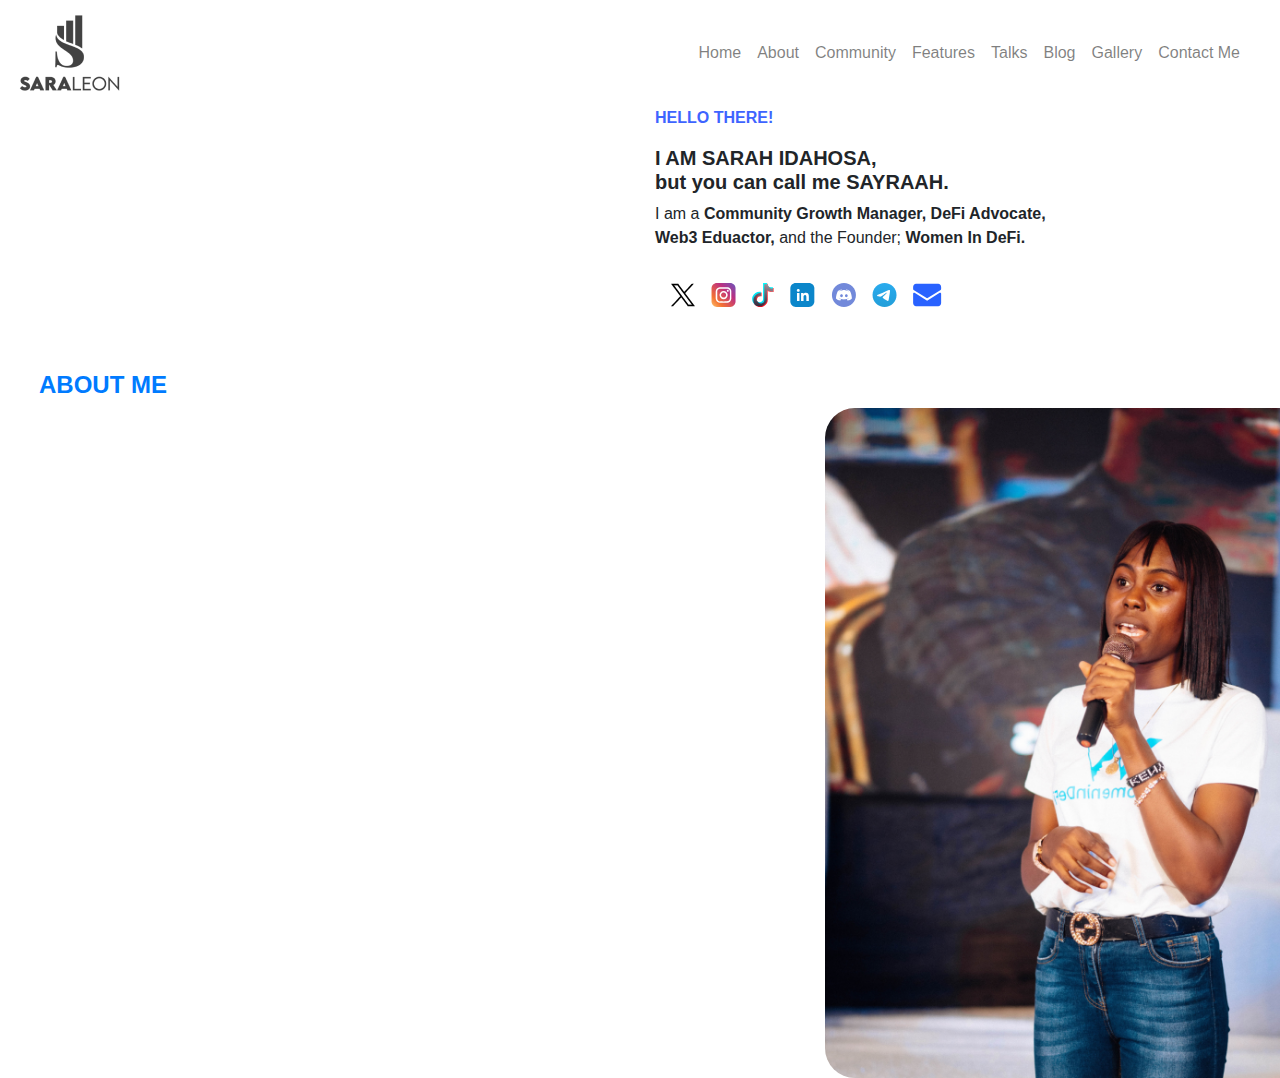
==== backup.html @ d5ace4f1 "first commit" ====
<!DOCTYPE html>
<html lang="en">
  <head>
    <meta charset="UTF-8" />
    <meta name="viewport" content="width=device-width, initial-scale=1.0" />
    <link rel="stylesheet" href="style.css" />
    <link rel="stylesheet" href="https://cdn.jsdelivr.net/npm/bootstrap@4.6.2/dist/css/bootstrap.min.css"/>
    <title>Sarah Idahosa</title>
  </head>
  <body style="overflow-x: hidden;">

    <nav class="navbar navbar-expand-lg navbar-light bg-white sticky-top">
      <a class="navbar-brand text-dark" href="#">
        <img src="assets/img/sara-logo.png" class="img-fluid" alt="logo">
      </a>
      <button class="navbar-toggler" type="button" data-toggle="collapse" data-target="#collapsibleNavbar">
        <span class="navbar-toggler-icon"></span>
      </button>
      <div class="collapse navbar-collapse p-3" id="collapsibleNavbar">
        <ul class="navbar-nav ml-auto">
          <li class="nav-item">
            <a class="nav-link" href="#">Home</a>
          </li>
          <li class="nav-item">
            <a class="nav-link" href="#">About</a>
          </li>
          <li class="nav-item">
            <a class="nav-link" href="#">Community</a>
          </li>
          <li class="nav-item">
            <a class="nav-link" href="#">Features</a>
          </li>
          <li class="nav-item">
            <a class="nav-link" href="#">Talks</a>
          </li>
          <li class="nav-item">
            <a class="nav-link" href="#">Blog</a>
          </li>
          <li class="nav-item">
            <a class="nav-link" href="#">Gallery</a>
          </li>
          <li class="nav-item">
            <a class="nav-link bnt btn-outline-primary" href="#">Contact Me</a>
          </li>
        </ul>
      </div>
    </nav>

  <div class="container-fluid">
    <div class="row">
        <div class="col-lg-6 d-none d-lg-block">
            <img src="assets/img/hero-img.jfif" class="img-fluid" style="left: -100px; position: relative; background-repeat: no-repeat; border-radius: 30px" alt="" srcset="">
        </div>
        <div class="col-lg-6 background d-lg-block d-sm-block align-items-center d-flex">
            <div class="">
              <p class="font-weight-bolder" style="color: #3E64FF;">HELLO THERE!</p>
              <h5 class="font-weight-bolder">I AM SARAH IDAHOSA, <br> but you can call me SAYRAAH.
              </h5>
              <p>I am a <b> Community Growth Manager, DeFi Advocate, <br> Web3 Eduactor,</b> and the Founder; <b> Women In DeFi. </b></p>
              <div class="social-links d-flex flex-row align-items-center mt-3 p-3 ">
                <a href="#" target="_blank"><img src="assets/img/x_icon.png" class="mr-3" alt="Facebook"></a>
                <a href="#" target="_blank"><img src="assets/img/instagram_icon.svg" class="mr-3" alt="Twitter"></a>
                <a href="#" target="_blank"><img src="assets/img/tiktok_icon.svg" class="mr-3" alt="Instagram"></a>
                <a href="#" target="_blank"><img src="assets/img/linkedin_icon.svg" class="mr-3" alt="LinkedIn"></a>
                <a href="#" target="_blank"><img src="assets/img/discord_icon.svg" class="mr-3" alt="YouTube"></a>
                <a href="#" target="_blank"><img src="assets/img/telegram_icon.svg" class="mr-3" alt="YouTube"></a>
                <a href="#" target="_blank"><img src="assets/img/gmail_icon.svg" class="mr-3" alt="YouTube"></a>
              </div>
            </div>
        </div>
        <!-- <div class="col-sm-12 background d-lg-none d-sm-block">
          <div class="">
            <div class="">
              <p class="font-weight-bolder" style="color: #3E64FF;">HELLO THERE!</p>
              <h5 class="font-weight-bolder">I AM SARAH IDAHOSA, <br> but you can call me SAYRAAH.
              </h5>
              <p>I am a <b> Community Growth Manager, DeFi Advocate, <br> Web3 Eduactor,</b> and the Founder; <b> Women In DeFi. </b></p>
              <div class="social-links d-flex flex-row align-items-center mt-3 p-3 ">
                <a href="#" target="_blank"><img src="assets/img/x_icon.png" class="mr-3" alt="Facebook"></a>
                <a href="#" target="_blank"><img src="assets/img/instagram_icon.svg" class="mr-3" alt="Twitter"></a>
                <a href="#" target="_blank"><img src="assets/img/tiktok_icon.svg" class="mr-3" alt="Instagram"></a>
                <a href="#" target="_blank"><img src="assets/img/linkedin_icon.svg" class="mr-3" alt="LinkedIn"></a>
                <a href="#" target="_blank"><img src="assets/img/discord_icon.svg" class="mr-3" alt="YouTube"></a>
                <a href="#" target="_blank"><img src="assets/img/telegram_icon.svg" class="mr-3" alt="YouTube"></a>
                <a href="#" target="_blank"><img src="assets/img/gmail_icon.svg" class="mr-3" alt="YouTube"></a>
              </div>
            </div>
          </div>
        </div> -->
    </div>
</div>

    <!-- <div class="container-fluid">
      <div class="row">

        <div class="col-lg-6">
          <div>
            <img src="assets/img/hero-img.jfif" class="img-fluid" style="left: -100px; position: relative; background-repeat: no-repeat; border-radius: 30px"  alt="" srcset="">
          </div>
        </div>

        <div class="col-lg-6 align-items-center d-flex">
          <div class="">
            <p class="font-weight-bolder" style="color: #3E64FF;">HELLO THERE!</p>
            <h5 class="font-weight-bolder">I AM SARAH IDAHOSA, <br> but you can call me SAYRAAH.
            </h5>
            <p>I am a <b> Community Growth Manager, DeFi Advocate, <br> Web3 Eduactor,</b> and the Founder; <b> Women In DeFi. </b></p>
            <div class="social-links d-flex flex-row align-items-center mt-3 p-3 ">
              <a href="#" target="_blank"><img src="assets/img/x_icon.png" class="mr-3" alt="Facebook"></a>
              <a href="#" target="_blank"><img src="assets/img/instagram_icon.svg" class="mr-3" alt="Twitter"></a>
              <a href="#" target="_blank"><img src="assets/img/tiktok_icon.svg" class="mr-3" alt="Instagram"></a>
              <a href="#" target="_blank"><img src="assets/img/linkedin_icon.svg" class="mr-3" alt="LinkedIn"></a>
              <a href="#" target="_blank"><img src="assets/img/discord_icon.svg" class="mr-3" alt="YouTube"></a>
              <a href="#" target="_blank"><img src="assets/img/telegram_icon.svg" class="mr-3" alt="YouTube"></a>
              <a href="#" target="_blank"><img src="assets/img/gmail_icon.svg" class="mr-3" alt="YouTube"></a>
            </div>
          </div>
          
        </div>
       
      </div>
    </div> -->

    <!-- ABOUT SECTION -->
    <div class="container-fluid" id="about" style="overflow-x: hidden;">
      <div class="d-flex">
      <h4 class="text-primary font-weight-bolder text-uppercase mt-5 ml-4"> about me</h4>
    </div>
      <div class="row">
        <div class="col-lg-6">

        </div>
        <div class="col-lg-6">
          <div>
            <img src="assets/img/about-img.png" class="img-fluid" style="right: -170px; position: relative; background-repeat: no-repeat; border-radius: 30px;"  alt="" srcset="">
          </div>
        </div>
      </div>
    </div>

    <!-- jQuery library -->
    <script src="https://cdn.jsdelivr.net/npm/jquery@3.7.1/dist/jquery.slim.min.js"></script>

    <!-- Popper JS -->
    <script src="https://cdn.jsdelivr.net/npm/popper.js@1.16.1/dist/umd/popper.min.js"></script>

    <!-- Latest compiled JavaScript -->
    <script src="https://cdn.jsdelivr.net/npm/bootstrap@4.6.2/dist/js/bootstrap.bundle.min.js"></script>
  </body>
</html>
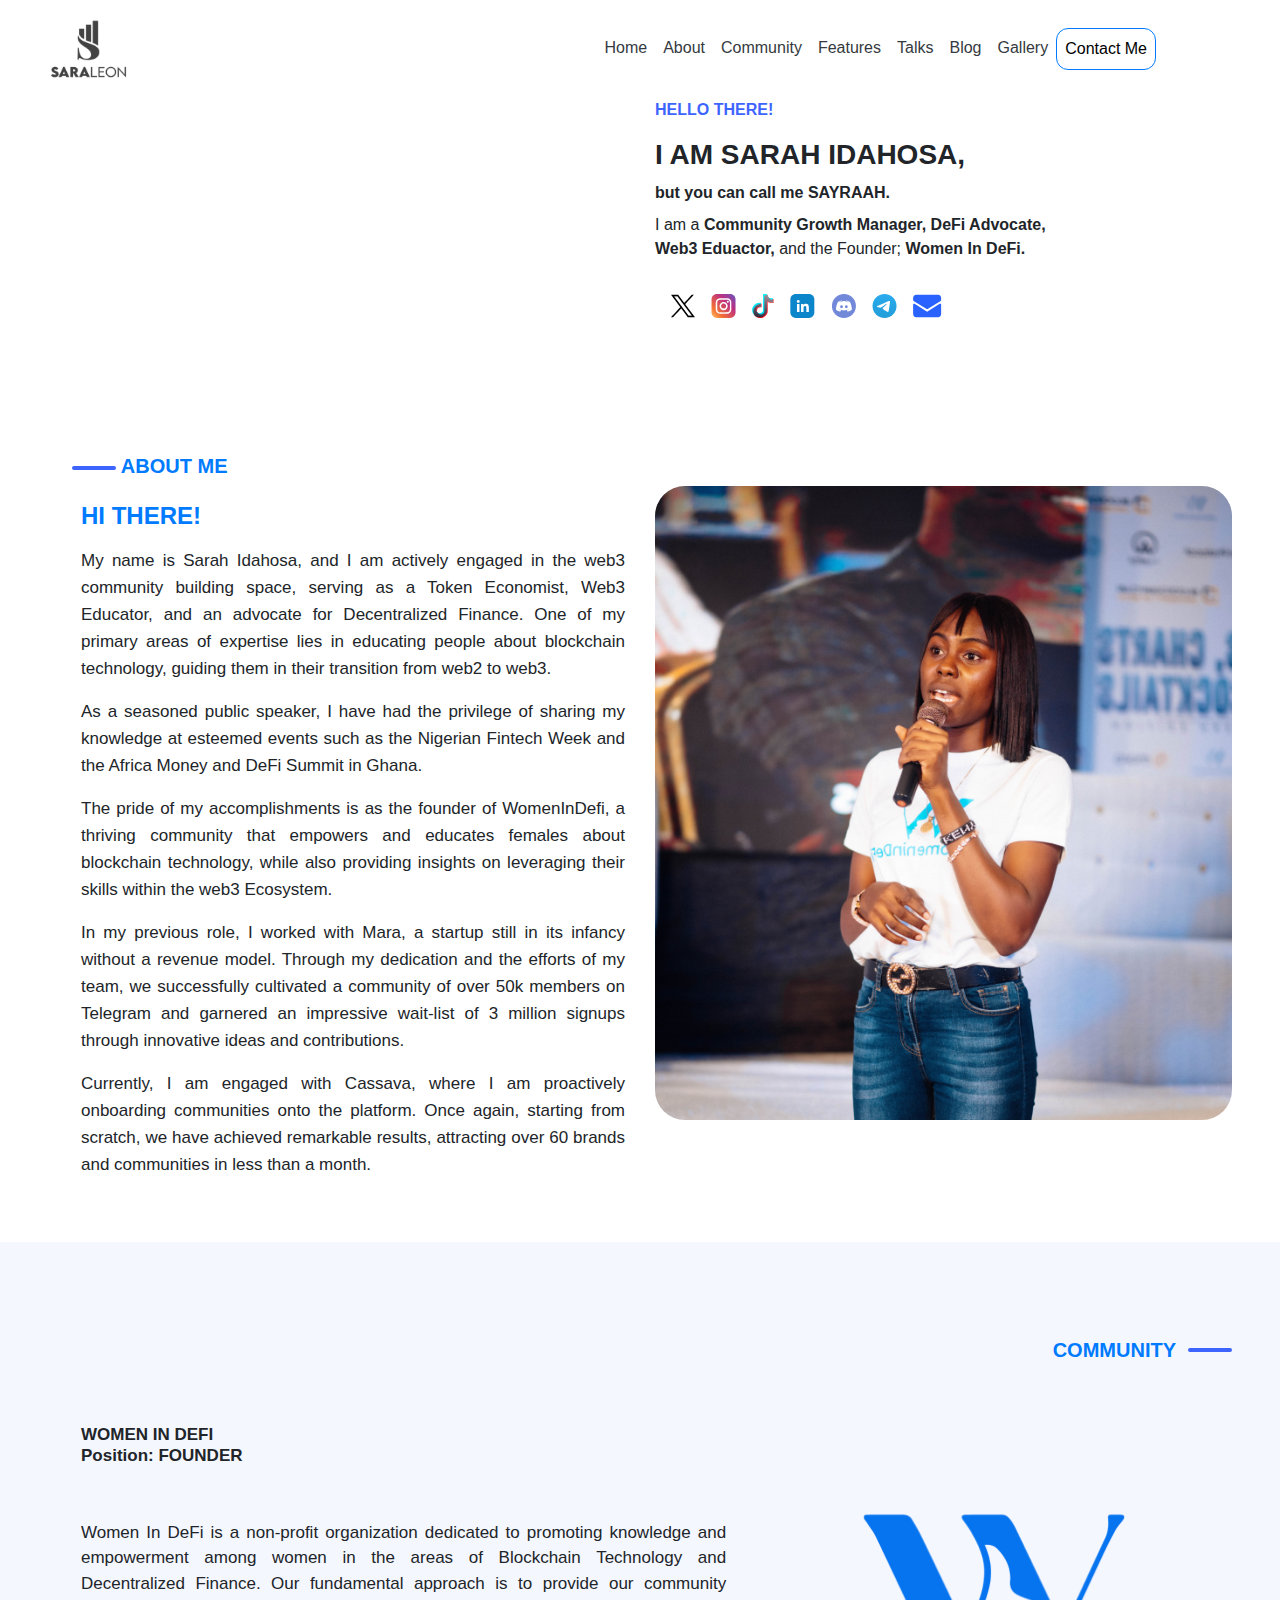
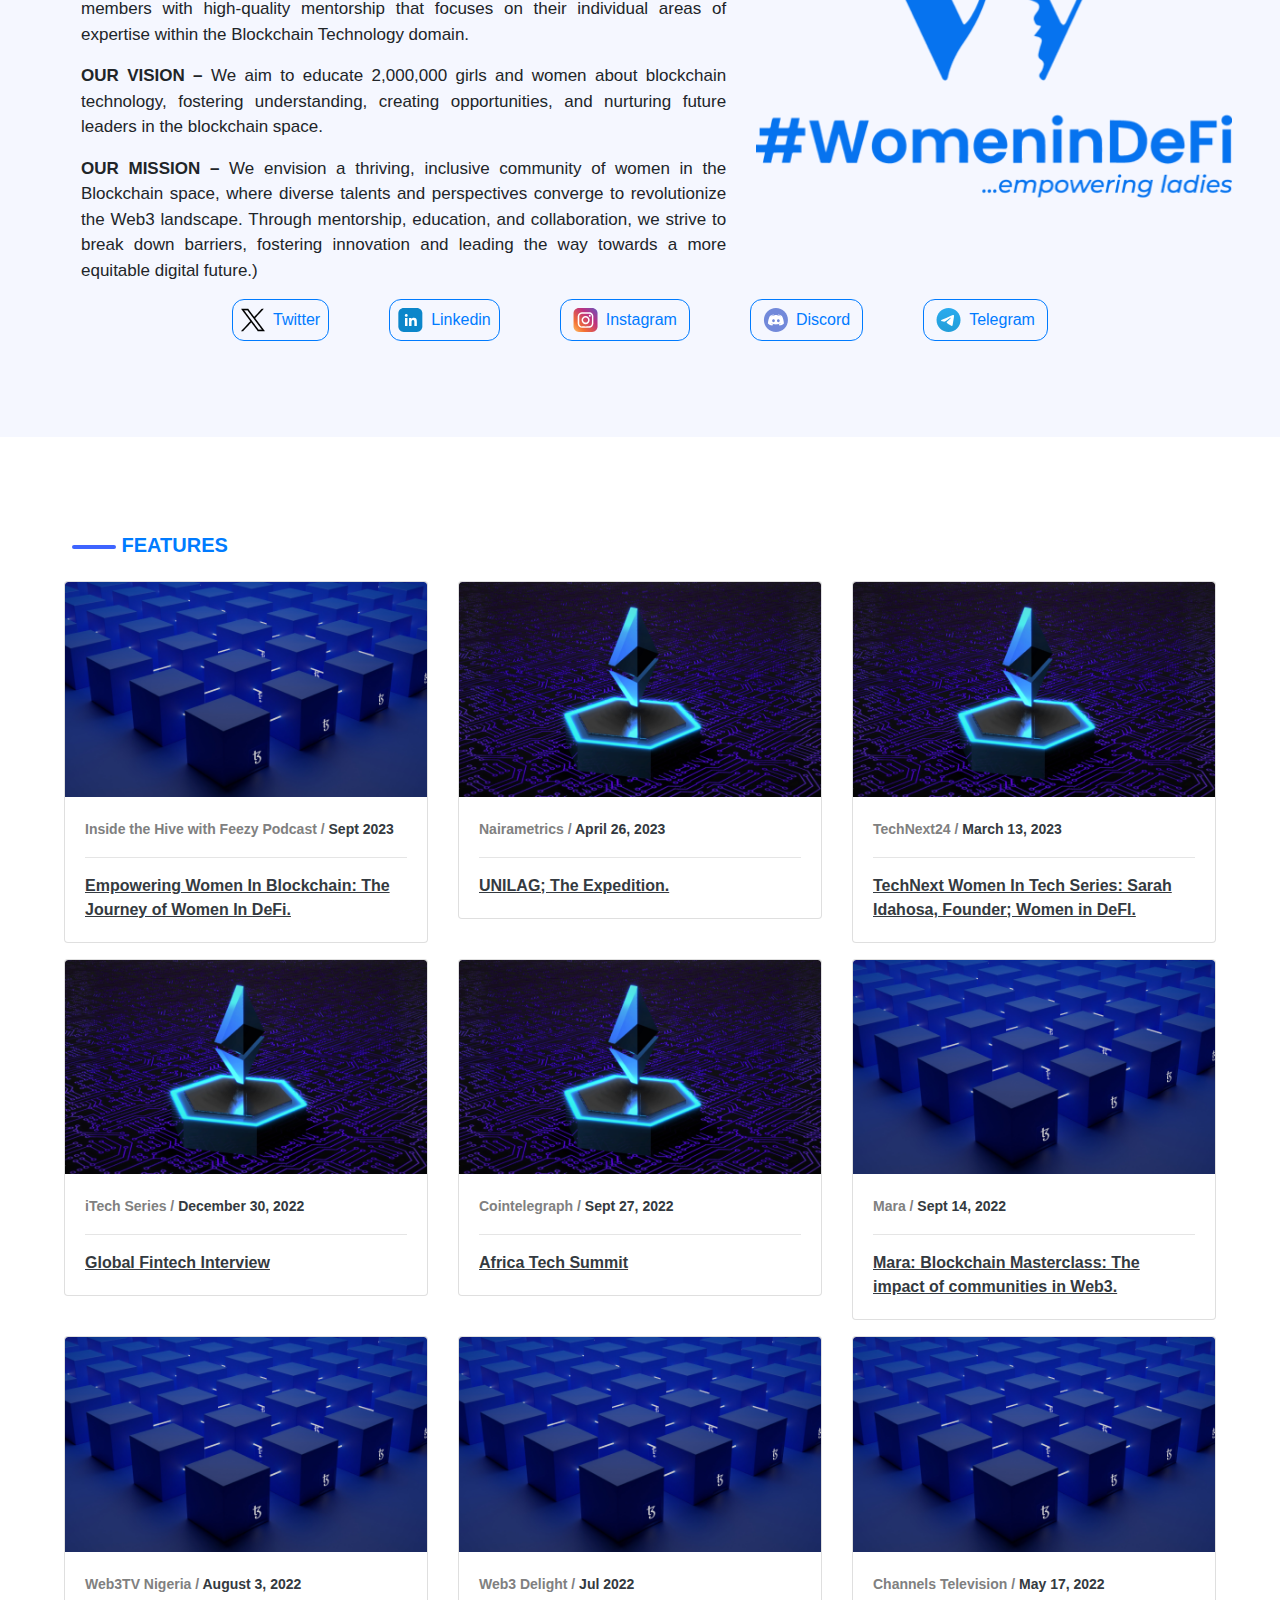
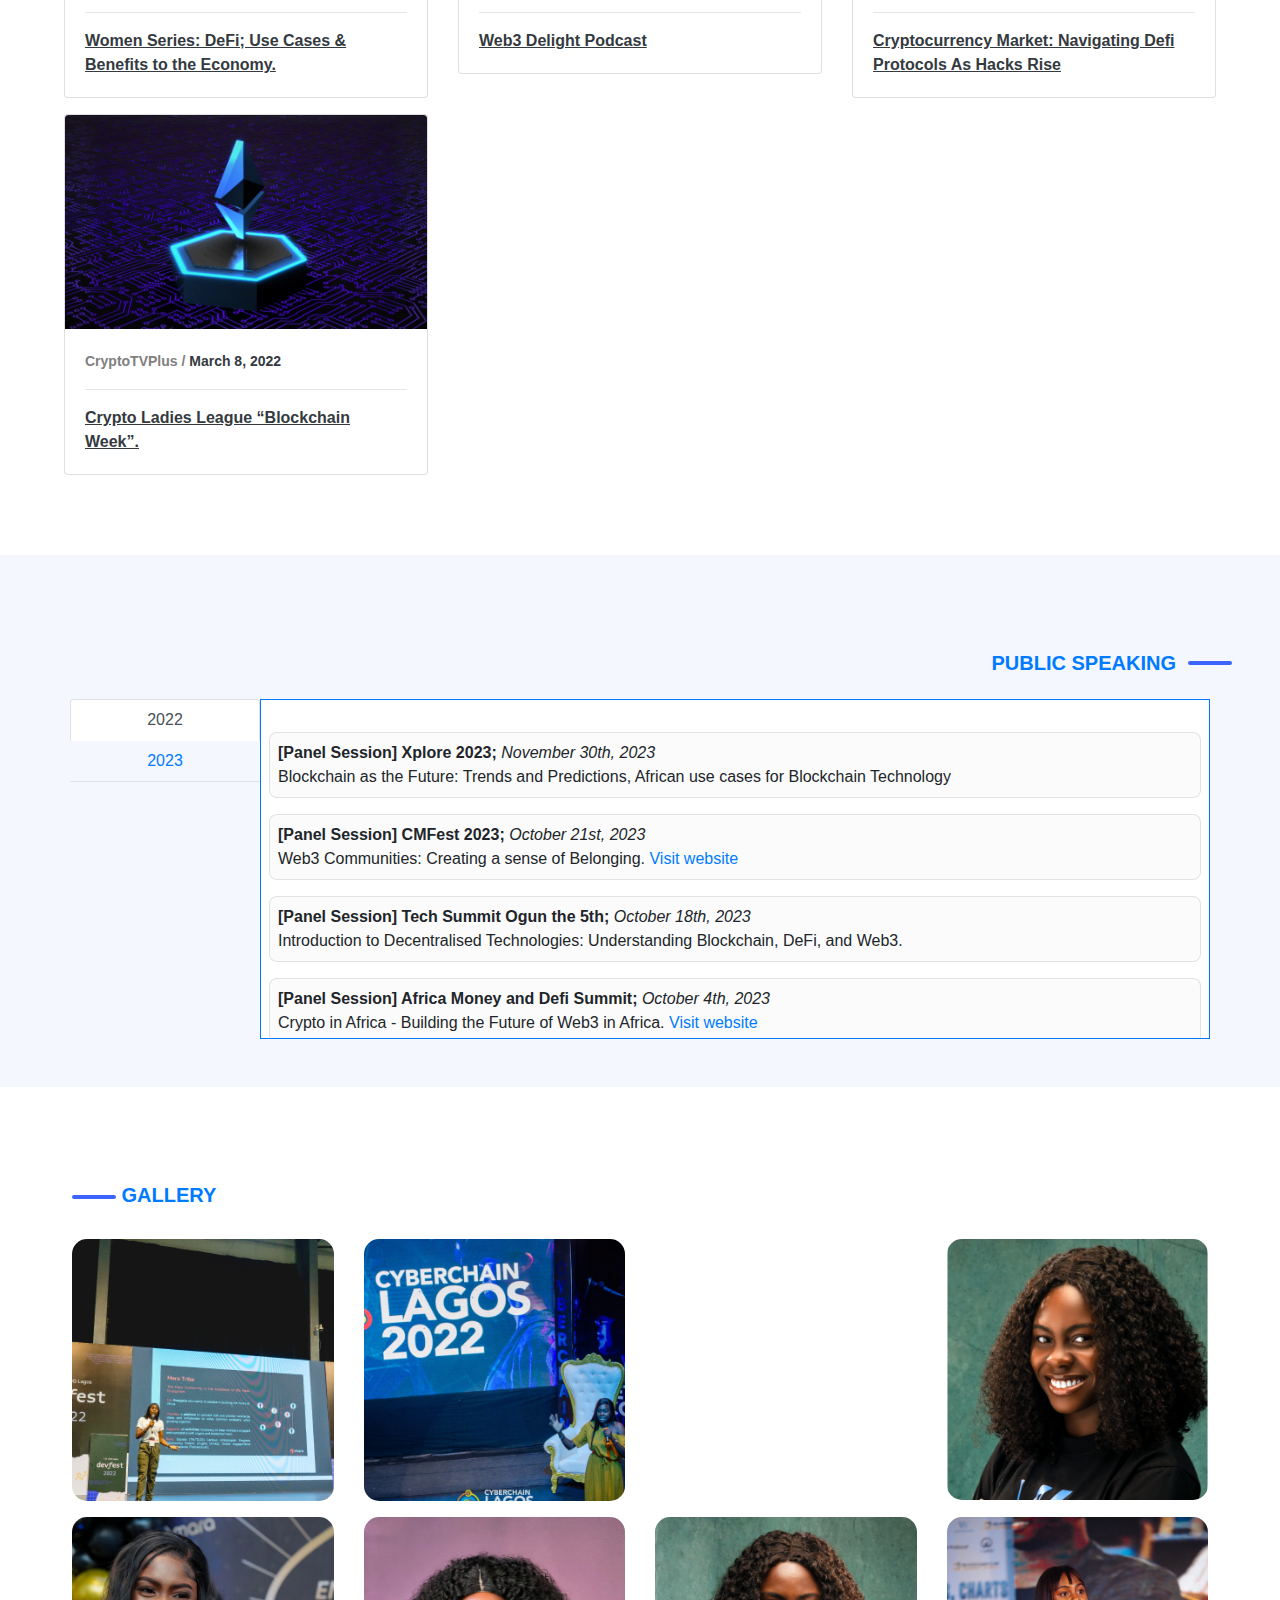
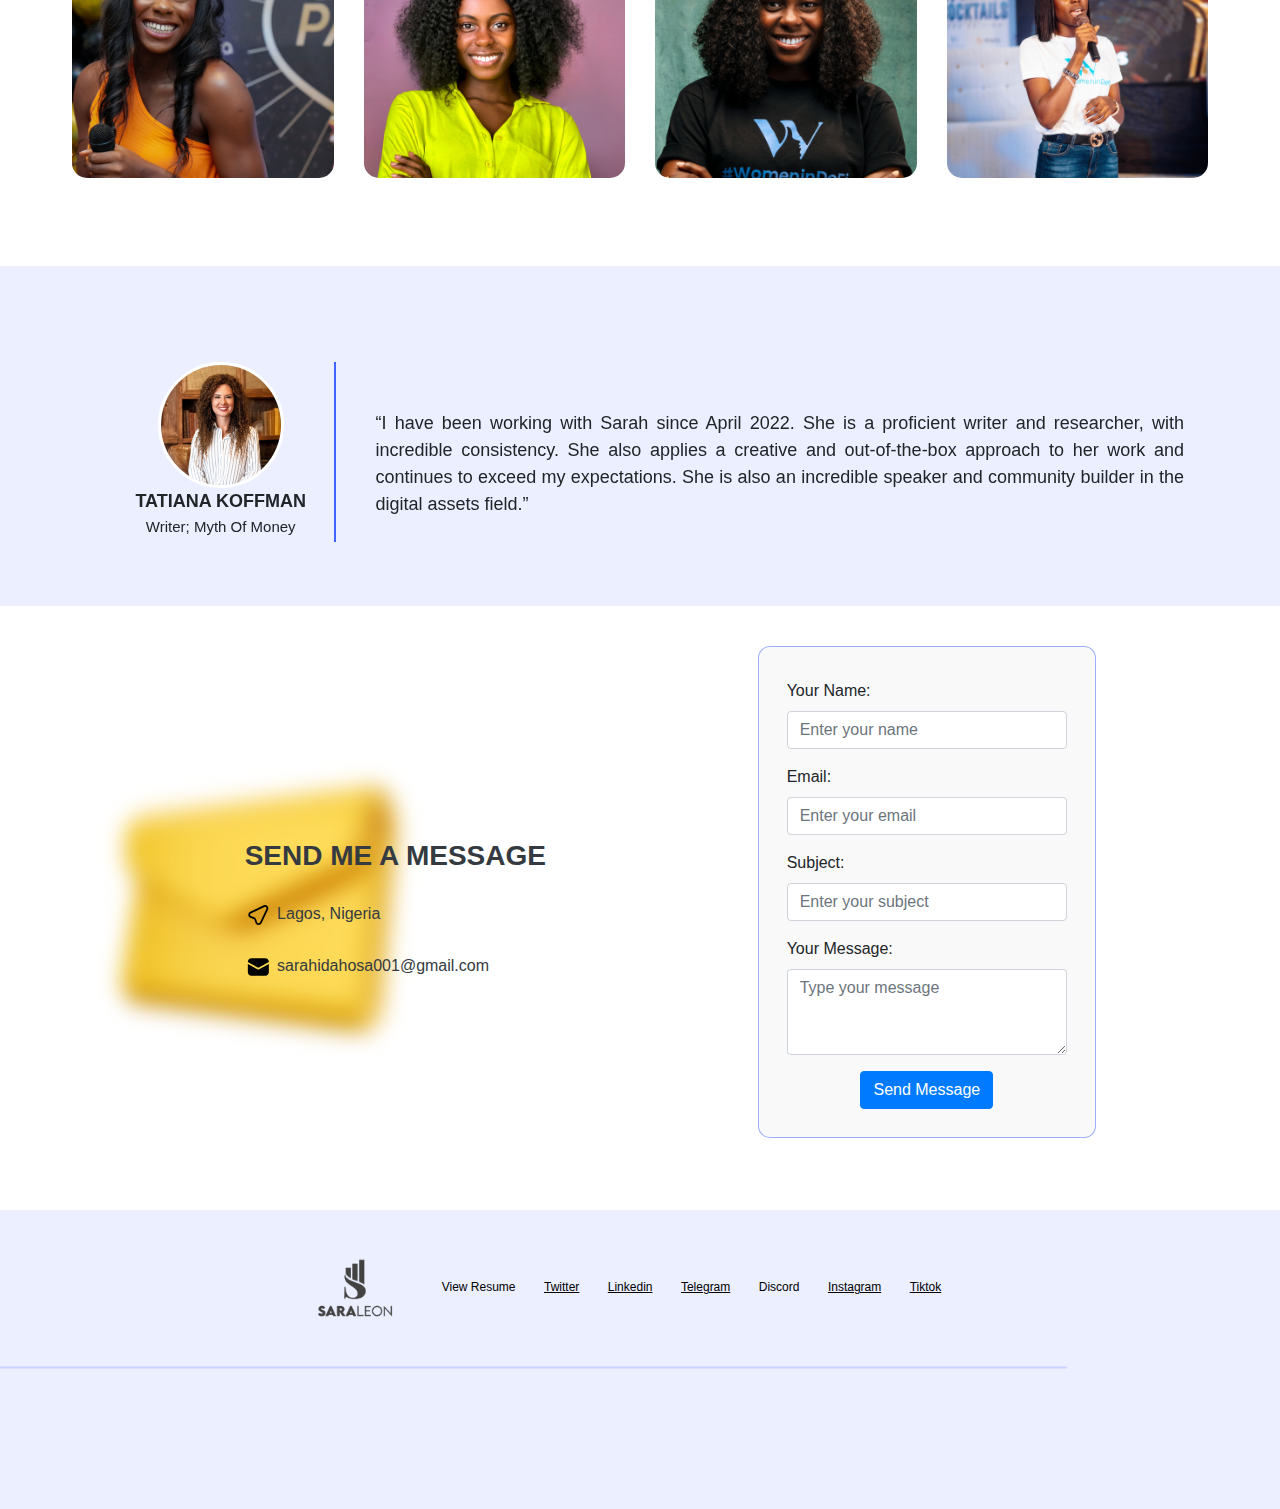
==== commit 3ff3dc15: "mobile update" ====
--- a/backup.html
+++ b/backup.html
@@ -3,97 +3,55 @@
   <head>
     <meta charset="UTF-8" />
     <meta name="viewport" content="width=device-width, initial-scale=1.0" />
-    <link rel="stylesheet" href="style.css" />
+    <link rel="stylesheet" href="assets/style.css" />
     <link rel="stylesheet" href="https://cdn.jsdelivr.net/npm/bootstrap@4.6.2/dist/css/bootstrap.min.css"/>
-    <title>Sarah Idahosa</title>
+    <link rel="stylesheet" href="https://cdnjs.cloudflare.com/ajax/libs/font-awesome/4.7.0/css/font-awesome.min.css">    <title>Sarah Idahosa</title>
   </head>
   <body style="overflow-x: hidden;">
 
-    <nav class="navbar navbar-expand-lg navbar-light bg-white sticky-top">
+    <nav class="navbar navbar-expand-lg navbar-light bg-white sticky-top px-5 text-dark">
       <a class="navbar-brand text-dark" href="#">
-        <img src="assets/img/sara-logo.png" class="img-fluid" alt="logo">
+        <img src="assets/img/sara-logo.png" style="width: 80px; height: auto;" class="img-fluid" alt="logo">
       </a>
       <button class="navbar-toggler" type="button" data-toggle="collapse" data-target="#collapsibleNavbar">
         <span class="navbar-toggler-icon"></span>
       </button>
-      <div class="collapse navbar-collapse p-3" id="collapsibleNavbar">
-        <ul class="navbar-nav ml-auto">
+      <div class="collapse navbar-collapse px-5 justify-content-right" id="collapsibleNavbar" style="gap: 32px;">
+        <ul class="navbar-nav ml-auto" style="color: black; font-weight: 500; padding: 20px;">
           <li class="nav-item">
-            <a class="nav-link" href="#">Home</a>
+            <a class="nav-link text-dark" href="#home">Home</a>
           </li>
           <li class="nav-item">
-            <a class="nav-link" href="#">About</a>
+            <a class="nav-link text-dark" href="#about">About</a>
           </li>
           <li class="nav-item">
-            <a class="nav-link" href="#">Community</a>
+            <a class="nav-link text-dark" href="#community">Community</a>
           </li>
           <li class="nav-item">
-            <a class="nav-link" href="#">Features</a>
+            <a class="nav-link text-dark" href="#features">Features</a>
           </li>
           <li class="nav-item">
-            <a class="nav-link" href="#">Talks</a>
+            <a class="nav-link text-dark" href="#talks">Talks</a>
           </li>
           <li class="nav-item">
-            <a class="nav-link" href="#">Blog</a>
+            <a class="nav-link text-dark" href="#blog">Blog</a>
           </li>
           <li class="nav-item">
-            <a class="nav-link" href="#">Gallery</a>
+            <a class="nav-link text-dark" href="#gallery">Gallery</a>
           </li>
           <li class="nav-item">
-            <a class="nav-link bnt btn-outline-primary" href="#">Contact Me</a>
+            <a class="nav-link btn btn-outline-primary mr-2 p-2" style="border-radius: 12px;
+            border: 1px solid var(#3E64FF); font-weight: 500; color: black;" href="#contact">Contact Me</a>
           </li>
         </ul>
       </div>
     </nav>
 
-  <div class="container-fluid">
-    <div class="row">
-        <div class="col-lg-6 d-none d-lg-block">
-            <img src="assets/img/hero-img.jfif" class="img-fluid" style="left: -100px; position: relative; background-repeat: no-repeat; border-radius: 30px" alt="" srcset="">
-        </div>
-        <div class="col-lg-6 background d-lg-block d-sm-block align-items-center d-flex">
-            <div class="">
-              <p class="font-weight-bolder" style="color: #3E64FF;">HELLO THERE!</p>
-              <h5 class="font-weight-bolder">I AM SARAH IDAHOSA, <br> but you can call me SAYRAAH.
-              </h5>
-              <p>I am a <b> Community Growth Manager, DeFi Advocate, <br> Web3 Eduactor,</b> and the Founder; <b> Women In DeFi. </b></p>
-              <div class="social-links d-flex flex-row align-items-center mt-3 p-3 ">
-                <a href="#" target="_blank"><img src="assets/img/x_icon.png" class="mr-3" alt="Facebook"></a>
-                <a href="#" target="_blank"><img src="assets/img/instagram_icon.svg" class="mr-3" alt="Twitter"></a>
-                <a href="#" target="_blank"><img src="assets/img/tiktok_icon.svg" class="mr-3" alt="Instagram"></a>
-                <a href="#" target="_blank"><img src="assets/img/linkedin_icon.svg" class="mr-3" alt="LinkedIn"></a>
-                <a href="#" target="_blank"><img src="assets/img/discord_icon.svg" class="mr-3" alt="YouTube"></a>
-                <a href="#" target="_blank"><img src="assets/img/telegram_icon.svg" class="mr-3" alt="YouTube"></a>
-                <a href="#" target="_blank"><img src="assets/img/gmail_icon.svg" class="mr-3" alt="YouTube"></a>
-              </div>
-            </div>
-        </div>
-        <!-- <div class="col-sm-12 background d-lg-none d-sm-block">
-          <div class="">
-            <div class="">
-              <p class="font-weight-bolder" style="color: #3E64FF;">HELLO THERE!</p>
-              <h5 class="font-weight-bolder">I AM SARAH IDAHOSA, <br> but you can call me SAYRAAH.
-              </h5>
-              <p>I am a <b> Community Growth Manager, DeFi Advocate, <br> Web3 Eduactor,</b> and the Founder; <b> Women In DeFi. </b></p>
-              <div class="social-links d-flex flex-row align-items-center mt-3 p-3 ">
-                <a href="#" target="_blank"><img src="assets/img/x_icon.png" class="mr-3" alt="Facebook"></a>
-                <a href="#" target="_blank"><img src="assets/img/instagram_icon.svg" class="mr-3" alt="Twitter"></a>
-                <a href="#" target="_blank"><img src="assets/img/tiktok_icon.svg" class="mr-3" alt="Instagram"></a>
-                <a href="#" target="_blank"><img src="assets/img/linkedin_icon.svg" class="mr-3" alt="LinkedIn"></a>
-                <a href="#" target="_blank"><img src="assets/img/discord_icon.svg" class="mr-3" alt="YouTube"></a>
-                <a href="#" target="_blank"><img src="assets/img/telegram_icon.svg" class="mr-3" alt="YouTube"></a>
-                <a href="#" target="_blank"><img src="assets/img/gmail_icon.svg" class="mr-3" alt="YouTube"></a>
-              </div>
-            </div>
-          </div>
-        </div> -->
-    </div>
-</div>
-
-    <!-- <div class="container-fluid">
+
+    <!-- HERO SECTION -->
+    <div class="container-fluid" id="home">
       <div class="row">
-
-        <div class="col-lg-6">
+        <div class="col-lg-6 d-none d-lg-block image-column">
           <div>
             <img src="assets/img/hero-img.jfif" class="img-fluid" style="left: -100px; position: relative; background-repeat: no-repeat; border-radius: 30px"  alt="" srcset="">
           </div>
@@ -102,49 +60,680 @@
         <div class="col-lg-6 align-items-center d-flex">
           <div class="">
             <p class="font-weight-bolder" style="color: #3E64FF;">HELLO THERE!</p>
-            <h5 class="font-weight-bolder">I AM SARAH IDAHOSA, <br> but you can call me SAYRAAH.
-            </h5>
+            <h3 class="font-weight-bolder">I AM SARAH IDAHOSA, <br> <span style="font-size: 16px;"> but you can call me SAYRAAH. </span>
+            </h3>
             <p>I am a <b> Community Growth Manager, DeFi Advocate, <br> Web3 Eduactor,</b> and the Founder; <b> Women In DeFi. </b></p>
-            <div class="social-links d-flex flex-row align-items-center mt-3 p-3 ">
-              <a href="#" target="_blank"><img src="assets/img/x_icon.png" class="mr-3" alt="Facebook"></a>
-              <a href="#" target="_blank"><img src="assets/img/instagram_icon.svg" class="mr-3" alt="Twitter"></a>
-              <a href="#" target="_blank"><img src="assets/img/tiktok_icon.svg" class="mr-3" alt="Instagram"></a>
-              <a href="#" target="_blank"><img src="assets/img/linkedin_icon.svg" class="mr-3" alt="LinkedIn"></a>
-              <a href="#" target="_blank"><img src="assets/img/discord_icon.svg" class="mr-3" alt="YouTube"></a>
-              <a href="#" target="_blank"><img src="assets/img/telegram_icon.svg" class="mr-3" alt="YouTube"></a>
-              <a href="#" target="_blank"><img src="assets/img/gmail_icon.svg" class="mr-3" alt="YouTube"></a>
-            </div>
+            <div class="d-none social-links d-lg-flex flex-row align-items-center mt-3 p-3 ">
+              <a href="x.com/saraidahosa" target="_blank"><img src="assets/img/x_icon.png" class="mr-3" alt="Twitter"></a>
+              <a href="https://www.instagram.com/sarahidahosa_/" target="_blank"><img src="assets/img/instagram_icon.svg" class="mr-3" alt="Instagram"></a>
+              <a href="https://www.tiktok.com/@saraidahosa" target="_blank"><img src="assets/img/tiktok_icon.svg" class="mr-3" alt="Tiktok"></a>
+              <a href=": https://www.linkedin.com/in/sarahidahosa" target="_blank"><img src="assets/img/linkedin_icon.svg" class="mr-3" alt="LinkedIn"></a>
+              <a href="discord.com/SaraLeon#8770" target="_blank"><img src="assets/img/discord_icon.svg" class="mr-3" alt="Discord"></a>
+              <a href="https://t.me/SayraahWID" target="_blank"><img src="assets/img/telegram_icon.svg" class="mr-3" alt="Telegram"></a>
+              <a href="mailto:sarahidahosa001@gmail.com" target="_blank"><img src="assets/img/gmail_icon.svg" class="mr-3" alt="Gmail"></a>
+            </div> <br>
+
+            <div class="d-lg-none text-left mt-3">
+              <a href="https://womenindefi.org/" class="text-white" style="border-radius: 10.8px; height: 54px; padding: 14.4px 28.8px; gap: 7.2px; background: #3E64FF;">
+                Download Résumé <svg xmlns="http://www.w3.org/2000/svg" width="26" height="26" viewBox="0 0 26 26" fill="none">
+                  <path d="M3.6499 10.9C3.6499 6.94045 3.6499 4.96015 4.8805 3.7306C6.11005 2.5 8.09035 2.5 12.0499 2.5H14.1499C18.1095 2.5 20.0898 2.5 21.3193 3.7306C22.5499 4.96015 22.5499 6.94045 22.5499 10.9V15.1C22.5499 19.0595 22.5499 21.0398 21.3193 22.2694C20.0898 23.5 18.1095 23.5 14.1499 23.5H12.0499C8.09035 23.5 6.11005 23.5 4.8805 22.2694C3.6499 21.0398 3.6499 19.0595 3.6499 15.1V10.9Z" stroke="white" stroke-width="1.575"/>
+                  <path d="M8.8999 10.9H17.2999M8.8999 15.1H14.1499" stroke="white" stroke-width="1.575" stroke-linecap="round"/>
+                </svg>
+              </a>
+            </div> 
           </div>
           
         </div>
+        <!-- Rest of your code -->
+      </div>
+    </div>
+    <!-- END OF HERO SECTION -->
+
+    <!-- ABOUT US SECTION -->
+    <div class="container-fluid p-lg-5 " id="about">
+      <div class="d-flex ml-lg-4 ">
+        <h5 class="text-primary font-weight-bolder text-uppercase mt-5  into-text"> <img src="assets/img/Line 2.svg" alt=""> about me </h5>
+      </div>
+      <div class="row">
+        <div class="col-lg-6 order-lg-last">
+          <div >
+            <img src="assets/img/about-img.png" class="img-fluid" style="right: 0px; position: relative; background-repeat: no-repeat; border-radius: 30px;"  alt="" srcset="">
+          </div>
+        </div>
+        <div class="col-lg-6 text-justify pl-lg-5 font12" style="font-size: 17px; line-height: 27px;" >
+          <h4 class="text-primary font-weight-bolder text-uppercase mt-3 "> hi there!</h4>
+          <p class="mt-3 text-justify">
+            My name is Sarah Idahosa, and I am actively engaged in the web3 community building space,
+             serving as a Token Economist, Web3 Educator, and an advocate for Decentralized Finance. 
+             One of my primary areas of expertise lies in educating people about blockchain technology, 
+             guiding them in their transition from web2 to web3.
+          </p>
+          <p class="">
+            As a seasoned public speaker, I have had the privilege of sharing my knowledge at esteemed events such
+             as the Nigerian Fintech Week and the Africa Money and DeFi Summit in Ghana.
+          </p>
+          <p class="">
+            The pride of my accomplishments is as the founder of WomenInDefi, a thriving community that empowers and 
+            educates females about blockchain technology, while also providing insights on leveraging their skills within 
+            the web3 Ecosystem.
+          </p>
+          <p class="">
+            In my previous role, I worked with Mara, a startup still in its infancy without a revenue model. Through my 
+            dedication and the efforts of my team, we successfully cultivated a community of over 50k members on Telegram
+             and garnered an impressive wait-list of 3 million signups through innovative ideas and contributions.
+          </p>
+          <p class="">
+            Currently, I am engaged with Cassava, where I am proactively onboarding communities onto the platform.
+             Once again, starting from scratch, we have achieved remarkable results, attracting over 60 brands and
+              communities in less than a month.
+          </p>
+        </div>
        
       </div>
+    </div>
+    <!-- END OF ABOUT US SECTION -->
+
+    <!-- COMMUNITY SECTION -->
+    <!-- <div class="container-fluid p-lg-5 " id="community" style="background: rgba(62, 100, 255, 0.05);">
+      <div class="d-flex">
+        <h5 class="text-primary font-weight-bolder text-uppercase mt-5 ml-auto intro-text">community <img src="assets/img/Line 2.svg" alt=""></h5>
+      </div>
+      <div class="row">
+        <div class="col-lg-7 text-justify pl-lg-5" style="font-size: 17px;">
+          <h4 class=" font-weight-bolder text-uppercase mt-3"> women in defi</h4>
+          <span class="font-weight-bold">Position: FOUNDER</span>
+          <p class="">
+            Women In DeFi is a non-profit organization dedicated to promoting knowledge and empowerment among women in the
+             areas of Blockchain Technology and Decentralized Finance. Our fundamental approach is to provide our community
+              members with high-quality mentorship that focuses on their individual areas of expertise within the Blockchain
+               Technology domain.
+          </p>
+          <p class="">
+            <b> OUR VISION  – </b> We aim to educate 2,000,000 girls and women about blockchain technology, fostering understanding,
+             creating opportunities, and nurturing future leaders in the blockchain space.
+          </p>
+          <p class="">
+           <b> OUR MISSION – </b>We envision a thriving, inclusive community of women in the Blockchain space, where diverse talents
+             and perspectives converge to revolutionize the Web3 landscape. Through mentorship, education, and collaboration,
+              we strive to break down barriers, fostering innovation and leading the way towards a more equitable digital future.)
+          </p>
+        </div>
+        <div class="col-lg-5">
+          <div>
+            <img src="assets/img/community.png" class="img-fluid" style="position: relative; background-repeat: no-repeat; border-radius: 30px;"  alt="" srcset="">
+          </div>
+        </div>
+      </div>
+      <h5 class="text-dark font-weight-bolder text-uppercase text-center mt-3">join the community</h5>
+      <div class="d-none d-lg-flex flex-row justify-content-center" style="gap: 60px;">
+        <a href="x.com/saraidahosa" class="btn btn-outline-primary d-flex align-items-center p-lg-2" style="border-radius: 12px; padding: 16px 32px; gap: 8px;"  target="_blank"><img src="assets/img/x_icon.png"  alt="Twitter"> Twitter</a>
+        <a href="https://www.linkedin.com/in/sarahidahosa" class="btn btn-outline-primary d-flex align-items-center p-lg-2" style="border-radius: 12px; gap: 8px;" target="_blank"><img src="assets/img/linkedin_icon.svg"  alt="LinkedIn">Linkedin</a>
+        <a href="https://www.instagram.com/sarahidahosa_/" class="btn btn-outline-primary d-flex align-items-center" style="border-radius: 12px; gap: 8px;"  target="_blank"><img src="assets/img/instagram_icon.svg"  alt="Instagram">Instagram</a>
+        <a href="discord.com/SaraLeon#8770" class="btn btn-outline-primary d-flex align-items-center" style="border-radius: 12px; gap: 8px;" target="_blank"><img src="assets/img/discord_icon.svg"  alt="Discord">Discord</a>
+        <a href="#" class="btn btn-outline-primary d-flex align-items-center" style="border-radius: 12px; gap: 8px;" target="_blank"><img src="assets/img/telegram_icon.svg"  alt="Telegram">Telegram</a>
+      </div>
+      <div class="d-lg-none text-center mt-3">
+        <a href="#" class="btn btn-outline-primary" style="border-radius: 12px;">
+          Join the Community
+        </a>
+      </div>
     </div> -->
-
-    <!-- ABOUT SECTION -->
-    <div class="container-fluid" id="about" style="overflow-x: hidden;">
+    
+    <div class="container-fluid p-lg-5" id="community" style="background: rgba(62, 100, 255, 0.05);">
       <div class="d-flex">
-      <h4 class="text-primary font-weight-bolder text-uppercase mt-5 ml-4"> about me</h4>
+          <h5 class="text-primary font-weight-bolder text-uppercase mt-5 ml-auto intro-text">community <img src="assets/img/Line 2.svg" alt=""></h5>
+      </div>
+      <div class="row">
+          <div class="col-lg-7 col-md-12 text-justify pl-lg-5" style="font-size: 17px;">
+              <div class="d-flex flex-sm-row flex-lg-row align-items-center align-items-lg-center" style="height: 150px;">
+                <div class="mr-5 small-com" style="font-size: 17px; line-height: 21px;">
+                    <span class=" font-weight-bolder text-uppercase mt-3"> women in defi</span> <br>
+                    <span class="font-weight-bold">Position: FOUNDER</span>
+                </div>  
+                <div class="d-lg-none img-md-right">
+                      <img src="assets/img/community.png" class="img-fluid" style="position: relative; background-repeat: no-repeat; border-radius: 30px; width: 120px; height: 120px;"  alt="" srcset="">
+                </div> 
+              </div>
+              <p class="">
+                Women In DeFi is a non-profit organization dedicated to promoting knowledge and empowerment among women in the
+                 areas of Blockchain Technology and Decentralized Finance. Our fundamental approach is to provide our community
+                  members with high-quality mentorship that focuses on their individual areas of expertise within the Blockchain
+                   Technology domain.
+              </p>
+              <p class="">
+                <b> OUR VISION  – </b> We aim to educate 2,000,000 girls and women about blockchain technology, fostering understanding,
+                 creating opportunities, and nurturing future leaders in the blockchain space.
+              </p>
+              <p class="">
+               <b> OUR MISSION – </b>We envision a thriving, inclusive community of women in the Blockchain space, where diverse talents
+                 and perspectives converge to revolutionize the Web3 landscape. Through mentorship, education, and collaboration,
+                  we strive to break down barriers, fostering innovation and leading the way towards a more equitable digital future.)
+              </p>
+          </div>
+          <div class="col-lg-5 col-md-5 d-none d-lg-block">
+              <div>
+                  <img src="assets/img/community.png" class="img-fluid mt-5" style="position: relative; background-repeat: no-repeat; border-radius: 30px;"  alt="" srcset="">
+              </div>
+          </div>
+      </div>
+      <div class="d-none d-lg-flex flex-row justify-content-center" style="gap: 60px;">
+        <a href="x.com/saraidahosa" class="btn btn-outline-primary d-flex align-items-center p-lg-2" style="border-radius: 12px; padding: 16px 32px; gap: 8px;"  target="_blank"><img src="assets/img/x_icon.png"  alt="Twitter"> Twitter</a>
+        <a href="https://www.linkedin.com/in/sarahidahosa" class="btn btn-outline-primary d-flex align-items-center p-lg-2" style="border-radius: 12px; gap: 8px;" target="_blank"><img src="assets/img/linkedin_icon.svg"  alt="LinkedIn">Linkedin</a>
+        <a href="https://www.instagram.com/sarahidahosa_/" class="btn btn-outline-primary d-flex align-items-center" style="border-radius: 12px; gap: 8px;"  target="_blank"><img src="assets/img/instagram_icon.svg"  alt="Instagram">Instagram</a>
+        <a href="discord.com/SaraLeon#8770" class="btn btn-outline-primary d-flex align-items-center" style="border-radius: 12px; gap: 8px;" target="_blank"><img src="assets/img/discord_icon.svg"  alt="Discord">Discord</a>
+        <a href="#" class="btn btn-outline-primary d-flex align-items-center" style="border-radius: 12px; gap: 8px;" target="_blank"><img src="assets/img/telegram_icon.svg"  alt="Telegram">Telegram</a>
+      </div>
+      <div class="d-lg-none text-center mt-3">
+        <a href="https://womenindefi.org/" class="text-white" style="border-radius: 10.8px; height: 54px; padding: 14.4px 28.8px; gap: 7.2px; background: #3E64FF;">
+          Join the Community
+        </a>
+      </div> <br><br>
+   </div>
+    <!-- END OF COMMUNITY SECTION -->
+
+    <!-- FEATURES SECTION -->
+    <div class="container-fluid p-lg-5 " id="features">
+      <div class="d-flex ml-lg-4 ">
+        <h5 class="text-primary font-weight-bolder text-uppercase mt-5  into-text"> <img src="assets/img/Line 2.svg" alt=""> features </h5>
+      </div>
+      <div class="row p-lg-3">
+        
+        <!-- FIRST ROW -->
+        <div class="col-lg-4 col-md-6 col-sm-6 mb-3">
+          <div class="card">
+            <img src="assets/img/unsplash2.png" class="card-img-top" alt="">
+            <div class="card-body">
+              <span class="font-weight-bold" style="font-size: 14px; color: grey;">Inside the Hive with Feezy Podcast / <span class="text-dark">Sept 2023 </span> </span>
+              <hr>
+              <a href="https://open.spotify.com/episode/1RjnKtPK0nK8Mbioz3guN0" class="text-dark font-weight-bold" style="line-height: normal; text-decoration: underline;">Empowering Women In Blockchain: The Journey of Women In DeFi.</a>
+            </div>
+          </div>
+        </div> 
+        
+        <div class="col-lg-4 col-md-6 col-sm-6 mb-3">
+          <div class="card">
+            <img src="assets/img/unsplash1.png" class="card-img-top" alt="">
+            <div class="card-body">
+              <span class="font-weight-bold" style="font-size: 14px; color: grey;">Nairametrics / <span class="text-dark">April 26, 2023 </span> </span>
+              <hr>
+              <a href="https://nairametrics.com/2023/04/26/unilag-others-brace-up-for-the-expedition-conference-tec-8-0/" class="text-dark font-weight-bold" style="line-height: normal; text-decoration: underline;">UNILAG; The Expedition.</a>
+            </div>
+          </div>
+        </div>
+
+        <div class="col-lg-4 col-md-6 col-sm-6 mb-3">
+          <div class="card">
+            <img src="assets/img/unsplash1.png" class="card-img-top" alt="">
+            <div class="card-body">
+              <span class="font-weight-bold" style="font-size: 14px; color: grey;">TechNext24 / <span class="text-dark">March 13, 2023 </span> </span>
+              <hr>
+              <a href="https://technext24.com/2023/03/13/sarah-idahosa-founder-of-women-in-defi/" class="text-dark font-weight-bold" style="line-height: normal; text-decoration: underline;">TechNext Women In Tech Series: Sarah Idahosa, Founder; Women in DeFI.</a>
+            </div>
+          </div>
+        </div>
+        <!-- END OF FIRST ROW -->
+
+        <!-- SECOND ROW -->
+        <div class="col-lg-4 col-md-6 col-sm-6 mb-3">
+          <div class="card">
+            <img src="assets/img/unsplash1.png" class="card-img-top" alt="">
+            <div class="card-body">
+              <span class="font-weight-bold" style="font-size: 14px; color: grey;">iTech Series / <span class="text-dark">December 30, 2022 </span> </span>
+              <hr>
+              <a href="https://globalfintechseries.com/blockchain/global-fintech-interview-with-sarah-idahosa-founder-at-womenindefi/" class="text-dark font-weight-bold" style="line-height: normal; text-decoration: underline;">Global Fintech Interview</a>
+            </div>
+          </div>
+        </div>
+
+        <div class="col-lg-4 col-md-6 col-sm-6 mb-3">
+          <div class="card">
+            <img src="assets/img/unsplash1.png" class="card-img-top" alt="">
+            <div class="card-body">
+              <span class="font-weight-bold" style="font-size: 14px; color: grey;">Cointelegraph / <span class="text-dark">Sept 27, 2022 </span> </span>
+              <hr>
+              <a href="https://twitter.com/Cointelegraph/status/1574792079783362567?t=7skMDX56j7YwSv3qnL_A9g&s=19" class="text-dark font-weight-bold" style="line-height: normal; text-decoration: underline;">Africa Tech Summit</a>
+            </div>
+          </div>
+        </div>
+
+        <div class="col-lg-4 col-md-6 col-sm-6 mb-3">
+          <div class="card">
+            <img src="assets/img/unsplash2.png" class="card-img-top" alt="">
+            <div class="card-body">
+              <span class="font-weight-bold" style="font-size: 14px; color: grey;">Mara / <span class="text-dark">Sept 14, 2022 </span> </span>
+              <hr>
+              <a href="https://youtu.be/KbhvlMt_xYI" class="text-dark font-weight-bold" style="line-height: normal; text-decoration: underline;">Mara: Blockchain Masterclass: The impact of communities in Web3.</a>
+            </div>
+          </div>
+        </div>
+        <!-- END OF SECOND ROW -->
+
+        <!-- THIRD ROW -->
+        <div class="col-lg-4 col-md-6 col-sm-6 mb-3">
+          <div class="card">
+            <img src="assets/img/unsplash2.png" class="card-img-top" alt="">
+            <div class="card-body">
+              <span class="font-weight-bold" style="font-size: 14px; color: grey;">Web3TV Nigeria / <span class="text-dark">August 3, 2022 </span> </span>
+              <hr>
+              <a href="https://youtu.be/Kxd54Yskn9I" class="text-dark font-weight-bold" style="line-height: normal; text-decoration: underline;">Women Series: DeFi; Use Cases & Benefits to the Economy.</a>
+            </div>
+          </div>
+        </div>
+
+        <div class="col-lg-4 col-md-6 col-sm-6 mb-3">
+          <div class="card">
+            <img src="assets/img/unsplash2.png" class="card-img-top" alt="">
+            <div class="card-body">
+              <span class="font-weight-bold" style="font-size: 14px; color: grey;">Web3 Delight / <span class="text-dark">Jul 2022 </span> </span>
+              <hr>
+              <a href="https://open.spotify.com/episode/1zwkAfhTXSyPAJkFrFh43y" class="text-dark font-weight-bold" style="line-height: normal; text-decoration: underline;">Web3 Delight Podcast</a>
+            </div>
+          </div>
+        </div>
+
+        <div class="col-lg-4 col-md-6 col-sm-6 mb-3">
+          <div class="card">
+            <img src="assets/img/unsplash2.png" class="card-img-top" alt="">
+            <div class="card-body">
+              <span class="font-weight-bold" style="font-size: 14px; color: grey;">Channels Television / <span class="text-dark">May 17, 2022 </span> </span>
+              <hr>
+              <a href="https://youtu.be/ytrEaITxixQ" class="text-dark font-weight-bold" style="line-height: normal; text-decoration: underline;">Cryptocurrency Market: Navigating Defi Protocols As Hacks Rise</a>
+            </div>
+          </div>
+        </div>
+        <!-- END OF THIRD ROW -->
+
+        <!-- FOURTH ROW -->
+        <div class="col-lg-4 col-md-6 col-sm-6 mb-3">
+          <div class="card">
+            <img src="assets/img/unsplash1.png" class="card-img-top" alt="">
+            <div class="card-body">
+              <span class="font-weight-bold" style="font-size: 14px; color: grey;">CryptoTVPlus / <span class="text-dark">March 8, 2022 </span> </span>
+              <hr>
+              <a href="https://cryptotvplus.com/2022/03/commemorating-the-international-womens-day-crypto-ladies-league-is-set-to-host-her-first-public-event-blockchain-week-in/" class="text-dark font-weight-bold" style="line-height: normal; text-decoration: underline;">Crypto Ladies League “Blockchain Week”.</a>
+            </div>
+          </div>
+        </div>
+        
+      </div>
     </div>
+    <!-- END OF FEATURES SECTION -->
+
+    <!-- TALKS SECTION -->
+    <div class="container-fluid p-lg-5 " id="talks" style="background: rgba(62, 100, 255, 0.05);">
+      <div class="d-flex">
+        <h5 class="text-primary font-weight-bolder text-uppercase mt-5 ml-auto intro-text">Public Speaking <img src="assets/img/Line 2.svg" alt=""></h5>
+      </div>
+
+      <div class="container mt-3">
+        <div class="row">
+            <!-- Nav tabs -->
+            <div class="col-lg-2 p-0">
+                <ul class="nav flex-column nav-tabs">
+                    <li class="nav-item text-center">
+                        <a class="nav-link active" data-toggle="tab" href="#first">2022</a>
+                    </li>
+                    <li class="nav-item text-center">
+                        <a class="nav-link" data-toggle="tab" href="#second">2023</a>
+                    </li>
+                </ul>
+            </div>
+          
+            <!-- TAB PANEL -->
+            <div class="col-lg-10 p-0">
+                <div class="tab-content pre-scrollable border border-primary bg-white">
+                    <div id="first" class="container tab-pane active p-2 mb-3"><br>
+                      <div class="panel-tab p-2 mb-3">
+                        <span class="font-weight-bold" >[Panel Session] Xplore 2023; </span> <span class="font-italic"> November 30th, 2023</span> <br>
+                        <span >Blockchain as the Future: Trends and Predictions, African use cases for Blockchain Technology</span>
+                      </div>
+                      <div class="panel-tab p-2 mb-3">
+                        <span class="font-weight-bold" >[Panel Session] CMFest 2023; </span> <span class="font-italic"> October 21st, 2023</span> <br>
+                        <span >Web3 Communities: Creating a sense of Belonging. <a href="https://cmfest.africa">Visit website</a></span>
+                      </div>
+                      <div class="panel-tab p-2 mb-3">
+                        <span class="font-weight-bold" >[Panel Session] Tech Summit Ogun the 5th; </span> <span class="font-italic"> October 18th, 2023</span> <br>
+                        <span >Introduction to Decentralised Technologies: Understanding Blockchain, DeFi, and Web3.</span>
+                      </div>
+                      <div class="panel-tab p-2 mb-3">
+                        <span class="font-weight-bold" >[Panel Session] Africa Money and Defi Summit; </span> <span class="font-italic"> October 4th, 2023</span> <br>
+                        <span >Crypto in Africa - Building the Future of Web3 in Africa. <a href="https://africamoneydefisummit.com/cth_speaker/sarah-idahosa/">Visit website</a></span>
+                      </div>
+                      <div class="panel-tab p-2 mb-3">
+                        <span class="font-weight-bold" >[Panel Session] Africa Money and Defi Summit; </span> <span class="font-italic"> October 3rd, 2023</span> <br>
+                        <span >Crypto in Africa - What's Trending and What's Next? <a href="https://africamoneydefisummit.com/cth_speaker/sarah-idahosa/">Visit website</a></span>
+                      </div>
+                      <div class="panel-tab p-2 mb-3">
+                        <span class="font-weight-bold" >SCASUMMIT 2023; </span> <span class="font-italic"> September 30th, 2023</span> <br>
+                        <span >Spotlighting Women In DeFi Community.</span>
+                      </div>
+                      <div class="panel-tab p-2 mb-3">
+                        <span class="font-weight-bold" >[Panel Session] Tenndin Unleashing the Future of Tech; </span> <span class="font-italic"> September 1st, 2023</span> <br>
+                        <span >Career opportunities for teenagers in Tech.</span>
+                      </div>
+                      <div class="panel-tab p-2 mb-3">
+                        <span class="font-weight-bold" >[Panel Session] Value First Conference 2.0; </span> <span class="font-italic"> August 15th, 2023</span> <br>
+                        <span >Building a successful career in Blockchain and Web3</span>
+                      </div>
+                      <div class="panel-tab p-2 mb-3">
+                        <span class="font-weight-bold" >Defi Code: The Emergence; </span> <span class="font-italic"> August 4th, 2023</span> <br>
+                        <span >Lightning Talk on the Defi Space</span>
+                      </div>
+                      <div class="panel-tab p-2 mb-3">
+                        <span class="font-weight-bold" >Codes, Charts and Cocktails, Western Edition 2023; </span> <span class="font-italic"> July 8th, 2023</span> <br>
+                        <span >Women In Defi: Empowering Innovation for a Better Future</span>
+                      </div>
+                      <div class="panel-tab p-2 mb-3">
+                        <span class="font-weight-bold" >[Panel Session] Xplore 2023; </span> <span class="font-italic"> November 30th, 2023</span> <br>
+                        <span >Blockchain as the Future: Trends and Predictions, African use cases for Blockchain Technology</span>
+                      </div>
+                      <div class="panel-tab p-2 mb-3">
+                        <span class="font-weight-bold" >[Panel Session] Xplore 2023; </span> <span class="font-italic"> November 30th, 2023</span> <br>
+                        <span >Blockchain as the Future: Trends and Predictions, African use cases for Blockchain Technology</span>
+                      </div>
+                      <div class="panel-tab p-2 mb-3">
+                        <span class="font-weight-bold" >[Panel Session] Xplore 2023; </span> <span class="font-italic"> November 30th, 2023</span> <br>
+                        <span >Blockchain as the Future: Trends and Predictions, African use cases for Blockchain Technology</span>
+                      </div>
+                    </div>
+
+                    <div id="second" class="container tab-pane p-2 mb-3" style="font-size: 18px;"><br>
+                      <div class=" p-2" style="border-radius: 8px; border: 0.6px solid rgba(0, 0, 0, 0.10); background: rgba(244, 244, 244, 0.40);">
+                        <span class="font-weight-bold" >[Panel Session] Xplore 2023; </span> <span class="font-italic"> November 30th, 2023</span> <br>
+                        <span >Blockchain as the Future: Trends and Predictions, African use cases for Blockchain Technology</span>
+                      </div>
+                    </div>
+                </div>
+            </div>
+            <!-- END OF TAB PANEL -->
+        </div>
+      </div>
+    
+    </div>
+    <!-- END OF TALKS SECTION -->
+
+    <!-- GALLERY SECTION -->
+    <div class="container-fluid p-lg-5 " id="gallery">
+      <div class="d-flex ml-lg-4 ">
+        <h5 class="text-primary font-weight-bolder text-uppercase mt-5  into-text"> <img src="assets/img/Line 2.svg" alt=""> gallery </h5>
+      </div>
+
+      <div class="row p-4">
+        
+        <div class="col-lg-3 col-sm-6 mb-3">
+          <div class="gallery-item">
+            <img class="img-fluid gallery-pic" src="assets/img/gallery-1.png" alt="">
+            <div class="overlay">
+          <div class="icon jpg-text" onclick="viewJpg">JPG</div>
+          <div class="icon download-icon" onclick="downloadImage"><i class="fa fa-download"></i></div>
+        </div>
+          </div>
+        </div>
+        <div class="col-lg-3 col-sm-6 mb-3">
+          <div class="gallery-item">
+            <img class="img-fluid gallery-pic" src="assets/img/gallery-2.png" alt="">
+            <div class="overlay">
+          <div class="icon jpg-text" onclick="viewJpg">JPG</div>
+          <div class="icon download-icon" onclick="downloadImage"><i class="fa fa-download"></i></div>
+        </div>
+          </div>
+        </div>
+        <div class="col-lg-3 col-sm-6 mb-3">
+          <div class="gallery-item">
+            <img class="img-fluid gallery-pic" style="height: 255px;" src="assets/img/gallery-3.png" alt="">
+            <div class="overlay">
+          <div class="icon jpg-text" onclick="viewJpg">JPG</div>
+          <div class="icon download-icon" onclick="downloadImage"><i class="fa fa-download"></i></div>
+        </div>
+          </div>
+        </div>
+        <div class="col-lg-3 col-sm-6 mb-3">
+          <div class="gallery-item">
+            <img class="img-fluid gallery-pic" src="assets/img/gallery-4.png" alt="">
+            <div class="overlay">
+          <div class="icon jpg-text" onclick="viewJpg">JPG</div>
+          <div class="icon download-icon" onclick="downloadImage"><i class="fa fa-download"></i></div>
+        </div>
+          </div>
+        </div>
+        <div class="col-lg-3 col-sm-6 mb-3">
+          <div class="gallery-item">
+            <img class="img-fluid gallery-pic" src="assets/img/gallery-5.png" alt="">
+            <div class="overlay">
+          <div class="icon jpg-text" onclick="viewJpg">JPG</div>
+          <div class="icon download-icon" onclick="downloadImage"><i class="fa fa-download"></i></div>
+        </div>
+          </div>
+        </div>
+        <div class="col-lg-3 col-sm-6 mb-3">
+          <div class="gallery-item">
+            <img class="img-fluid gallery-pic" src="assets/img/gallery-6.png" alt="">
+            <div class="overlay">
+          <div class="icon jpg-text" onclick="viewJpg">JPG</div>
+          <div class="icon download-icon" onclick="downloadImage"><i class="fa fa-download"></i></div>
+        </div>
+          </div>
+        </div>
+        <div class="col-lg-3 col-sm-6 mb-3">
+          <div class="gallery-item">
+            <img class="img-fluid gallery-pic" src="assets/img/gallery-7.png" alt="">
+            <div class="overlay">
+          <div class="icon jpg-text" onclick="viewJpg">JPG</div>
+          <div class="icon download-icon" onclick="downloadImage"><i class="fa fa-download"></i></div>
+        </div>
+          </div>
+        </div>
+        <div class="col-lg-3 col-sm-6 mb-3">
+          <div class="gallery-item">
+            <img class="img-fluid gallery-pic" src="assets/img/gallery-8.png" alt="">
+            <div class="overlay">
+          <div class="icon jpg-text" onclick="viewJpg">JPG</div>
+          <div class="icon download-icon" onclick="downloadImage"><i class="fa fa-download"></i></div>
+        </div>
+          </div>
+        </div>
+      </div>
+    </div>
+    <!-- END OF GALLERY SECTION -->
+
+    <!-- TESTIMONIAL -->
+    <div class="container-fluid p-lg-5" id="testimonial" style="background: rgba(62, 100, 255, 0.10); height: 340px;">
+        
+      <div id="carouselExampleIndicators" class="vert carousel slide d-flex align-items-center justify-content-center" data-ride="carousel" data-interval="5000">
+        <!-- <ol class="carousel-indicators">
+          <li data-target="#carouselExampleIndicators" data-slide-to="0" class="active"></li>
+          <li data-target="#carouselExampleIndicators" data-slide-to="1"></li>
+          <li data-target="#carouselExampleIndicators" data-slide-to="2"></li>
+          <li data-target="#carouselExampleIndicators" data-slide-to="3"></li>
+        </ol> -->
+        <div class="carousel-inner p-lg-5">
+          <div class="carousel-item active">
+              <div class="row">
+                <div class="col-lg-3 text-center">
+                  <img src="assets/img/tania.png" class="img-fluid testimony-img" alt=""> <br>
+                  <span class="text-bolder text-uppercase" style="font-size: 18px; font-weight: 700;">Tatiana Koffman</span> <br>
+                  <span style="font-size: 15px; font-weight: 400;"> Writer; Myth Of Money</span>
+                </div>
+                <div class="vertical-line"></div>
+                <div class="col-lg-9">
+                  <p class="text-justify pt-lg-5" style="font-size: 18px;">“I have been working with Sarah since April 2022. She is a proficient writer and researcher,
+                    with incredible consistency. She also applies a creative and out-of-the-box approach to her work
+                      and continues to exceed my expectations. She is also an incredible speaker and community builder
+                      in the digital assets field.”</p>
+                </div>
+              </div>
+          </div>
+          <div class="carousel-item">
+            <div class="row ">
+              <div class="col-lg-3 text-center">
+                <img src="assets/img/sanoh.png" class="img-fluid testimony-img" alt=""> <br>
+                <span class="text-bolder text-uppercase" style="font-size: 18px; font-weight: 700;">Mouloukoh Sanoh</span> <br>
+                <span style="font-size: 15px; font-weight: 400;"> Co-founder - Cassava Network</span>
+              </div>
+              <div class="vertical-line"></div>
+              <div class="col-lg-9 ">
+                <p class="text-justify" style="font-size: 18px;">“I am highly pleased to commend Sarah for her outstanding contributions as a Community Manager
+                   at Cassava. Her dedication to the role and her strategic insights were instrumental in driving the remarkable growth and success of our company.
+                    She consistently demonstrated a deep understanding of the Web3 landscape and employed her skills diligently to implement effective strategies
+                     that fostered engagement, nurtured our community, and elevated our platform's visibility.”</p>
+              </div>
+            </div>
+              </div>
+          <div class="carousel-item">
+              <div class="row ">
+                <div class="col-lg-3 text-center">
+                  <img src="assets/img/paul.png" class="img-fluid testimony-img" alt=""> <br>
+                  <span class="text-bolder text-uppercase" style="font-size: 18px; font-weight: 700;">Paul Lalovich</span> <br>
+                  <span style="font-size: 15px; font-weight: 400;"> CEO, Founder; Synthetic Equity</span>
+                </div>
+                <div class="vertical-line"></div>
+                <div class="col-lg-9 ">
+                  <p class="text-justify" style="font-size: 18px;">“It was such a pleasure to work together with Sarah. She was always accommodating,
+                     kind, and motivated. We worked together at the Web3 Delight Lagos project, and she is very applied and aims for high-quality work.
+                      She is creative, smart, has excellent communication skills, and is willing to help when you need it. Sarah is the kind of person
+                       who does anything for the group's benefit. A great colleague!”</p>
+                </div>
+              </div>
+          </div>
+          <div class="carousel-item">
+              <div class="row ">
+                <div class="col-lg-3 text-center">
+                  <img src="assets/img/xeus.png" class="img-fluid testimony-img" alt=""> <br>
+                  <span class="text-bolder text-uppercase" style="font-size: 18px; font-weight: 700;">Samuel O. Oladokun</span> <br>
+                  <span style="font-size: 15px; font-weight: 400;"> Founder - Nirvana Labs</span>
+                </div>
+                <div class="vertical-line"></div>
+                <div class="col-lg-9 ">
+                  <p class="text-justify" style="font-size: 18px;">“Sarah has been an invaluable member of the Nirvana Academy, embodying unwavering work ethics,
+                     loyalty, and remarkable growth. Having transitioned from student to tutor, she brings a unique perspective that resonates with our students.
+                      Her professionalism and commitment to our mission are evident in her outstanding contributions. Sarah excels in mentoring and leadership,
+                      positively impacting student progress and personal development. I wholeheartedly recommend her for her exceptional character and capabilities.”</p>
+                </div>
+              </div>
+          </div>
+        </div>
+        <!-- <a class="carousel-control-prev" href="#carouselExampleIndicators" role="button" data-slide="prev">
+          <span class="carousel-control-prev-icon" aria-hidden="true"></span>
+          <span class="sr-only">Previous</span>
+        </a>
+        <a class="carousel-control-next" href="#carouselExampleIndicators" role="button" data-slide="next">
+          <span class="carousel-control-next-icon" aria-hidden="true"></span>
+          <span class="sr-only">Next</span>
+        </a> -->
+      </div>
+
+    </div> 
+    <!-- END OF TESTIMONIAL SECTION -->
+
+    <!-- CONTACT ME SECTION -->
+    <div class="container-fluid" id="contact">
+      <div class="row contact-section p-lg-4 ">
+        <!-- Left Section with Blurred Background -->
+        <div class="col-md-7 col-sm-6 left-section">
+          <img src="assets/img/envelope.png" style="width: 450px; height: 450px;" alt="Background" class="blurry-background">
+          <div class="text-overlay pl-4" style="display: inline-flex; flex-direction: column; justify-content: center; align-items: flex-start; gap: 24px;">
+            <span style="font-size: 28px; font-weight: 600;" class="text-dark text-uppercase">Send Me a Message</span>
+            <div class="text-dark text-bold" style="font-size: 16px; font-weight: 500;"> <img src="assets/img/location-icon.svg" alt=""> Lagos, Nigeria</div>
+            <div class="text-dark text-bold" style="font-size: 16px; font-weight: 500;"> <img src="assets/img/mail-icon.svg" alt=""> sarahidahosa001@gmail.com</div>
+         </div>
+        </div>
+    
+        <!-- Right Section with Contact Form -->
+        <div class="col-md-5 col-sm-6 right-section mt-3 mb-5">
+          <div class="card p-2" style="width: 70%;border-radius: 12px; border: 1px solid rgba(62, 100, 255, 0.50); background: rgba(244, 244, 244, 0.50);">
+            <div class="card-body">
+              <form>
+                <div class="form-group">
+                  <label class="form-text" for="name">Your Name:</label>
+                  <input type="text" class="form-control" id="name" placeholder="Enter your name">
+                </div>
+                <div class="form-group">
+                  <label class="form-text" for="email">Email:</label>
+                  <input type="email" class="form-control" id="email" placeholder="Enter your email">
+                </div>
+                <div class="form-group">
+                  <label class="form-text" for="subject">Subject:</label>
+                  <input type="subject" class="form-control" id="subject" placeholder="Enter your subject">
+                </div>
+                <div class="form-group">
+                  <label class="form-text" for="message">Your Message:</label>
+                  <textarea class="form-control" id="message" rows="3" placeholder="Type your message"></textarea>
+                </div>
+                <div class="text-center">
+                  <button type="submit" class="btn btn-primary text-center">Send Message</button>
+                </div>
+              </form>
+            </div>
+          </div>
+        </div>
+        
+      </div>
+    </div>
+    <!-- END OF CONTACT ME SECTION -->
+
+    <!-- FOOTER -->
+    <footer style="width: 100%; overflow-x: hidden;">
+      <!-- <div class="row" style="padding: 0px 180px;">
+        <div class="col-md-4 p-lg-5 text-center">
+          <div class="mt-5 connoisseur">
+            <img src="assets/img/sara-logo.png" style="width: 79px; height: 60px;" alt="">
+            <span class="text-justify text-uppercase" style="font-weight: 600; font-size: 12px;">The Connoisseur of DeFi</span>
+          </div>
+        </div>
+        <div class="col-md-8 pl-lg-5 text-center mt-5 pt-lg-5">
+          <div class="mt-5 mr-lg-5 links ">
+          <a class="no-line" href="">View Resume</a> 
+          <a class="footer-links" href="x.com/saraidahosa">Twitter</a> 
+          <a class="footer-links" href="linkedin.com/SarahIdahosa">Linkedin</a> 
+          <a class="footer-links" href="">Telegram</a> 
+          <a class="no-line" href="discord.com/SaraLeon#8770">Discord</a> 
+          <a class="footer-links" href="https://www.instagram.com/sarahidahosa_/">Instagram</a> 
+          <a class="footer-links" href="https://www.tiktok.com/@saraidahosa">Tiktok</a> 
+        </div>
+        </div>
+      </div>
+
+       <div class="d-flex justify-content-center">
+        <svg xmlns="http://www.w3.org/2000/svg" width="1082" height="3" viewBox="0 0 1082 3" fill="none">
+          <path d="M0.998047 1.5H1081" stroke="#3E64FF" stroke-opacity="0.2" stroke-width="2" stroke-linecap="round"/>
+        </svg>
+      </div> -->
+
       <div class="row">
-        <div class="col-lg-6">
-
-        </div>
-        <div class="col-lg-6">
-          <div>
-            <img src="assets/img/about-img.png" class="img-fluid" style="right: -170px; position: relative; background-repeat: no-repeat; border-radius: 30px;"  alt="" srcset="">
-          </div>
-        </div>
-      </div>
-    </div>
+        <div class="col-lg-12 d-flex justify-content-center justify-content-space-between p-5 d-flex">
+          <img src="assets/img/sara-logo.png" style="width: 79px; height: 60px;" class="flex-start" alt="">
+          <div class="mt-3 ml-lg-5 links ">
+            <a class="no-line mr-lg-4" href="">View Resume</a> 
+            <a class="footer-links mr-lg-4" href="x.com/saraidahosa">Twitter</a> 
+            <a class="footer-links mr-lg-4" href="linkedin.com/SarahIdahosa">Linkedin</a> 
+            <a class="footer-links mr-lg-4" href="">Telegram</a> 
+            <a class="no-line mr-lg-4" href="discord.com/SaraLeon#8770">Discord</a> 
+            <a class="footer-links mr-lg-4" href="https://www.instagram.com/sarahidahosa_/">Instagram</a> 
+            <a class="footer-links mr-lg-4" href="https://www.tiktok.com/@saraidahosa">Tiktok</a> 
+          </div>
+        </div>
+        <div class="d-flex justify-content-center">
+          <svg xmlns="http://www.w3.org/2000/svg" width="1082" height="3" viewBox="0 0 1082 3" fill="none">
+            <path d="M0.998047 1.5H1081" stroke="#3E64FF" stroke-opacity="0.2" stroke-width="2" stroke-linecap="round"/>
+          </svg>
+        </div> 
+
+      </div>
+
+   
+    </footer>
+    <!-- END OF FOOTER -->
+
 
     <!-- jQuery library -->
-    <script src="https://cdn.jsdelivr.net/npm/jquery@3.7.1/dist/jquery.slim.min.js"></script>
+    <script src="https://code.jquery.com/jquery-3.6.4.min.js"></script>
 
     <!-- Popper JS -->
     <script src="https://cdn.jsdelivr.net/npm/popper.js@1.16.1/dist/umd/popper.min.js"></script>
 
     <!-- Latest compiled JavaScript -->
     <script src="https://cdn.jsdelivr.net/npm/bootstrap@4.6.2/dist/js/bootstrap.bundle.min.js"></script>
+    <script src="app.js" defer></script>
+
   </body>
 </html>
--- a/assets/style.css
+++ b/assets/style.css
@@ -0,0 +1,312 @@
+html{
+  scroll-behavior: smooth;
+}
+
+.intro-text{
+    display: inline-flex;
+    justify-content: center;
+    align-items: center;
+    gap: 12px;
+}
+
+.card {
+  position: relative;
+  overflow: hidden;
+}
+
+.card-img-top {
+  transition: transform 0.3s ease-in-out;
+}
+
+.card:hover .card-img-top {
+  transform: scale(1.1);
+}
+
+.card-overlay {
+  position: absolute;
+  top: 50%;
+  left: 50%;
+  transform: translate(-50%, -50%);
+  opacity: 0;
+  transition: opacity 0.3s ease-in-out;
+}
+
+.card:hover .card-overlay {
+  opacity: 1;
+}
+
+.play-button {
+  font-size: 40px; /* Adjust the size of the play button */
+  color: white;
+  text-decoration: none;
+  background-color: #000;
+  padding: 10px 15px;
+  border-radius: 50%;
+}
+
+
+.fade{
+    border-radius: 8px;
+    border: 0.6px solid rgba(0, 0, 0, 0.10);
+    background: rgba(244, 244, 244, 0.40);
+}
+
+.panel-tab{
+    border-radius: 8px; 
+    border: 0.6px solid rgba(0, 0, 0, 0.10); 
+    background: rgba(244, 244, 244, 0.40);
+} 
+
+.gallery-pic{
+    border-radius: 15px;
+}
+/* styles.css */
+
+/* Add your existing styles for the grid if any */
+
+/* styles.css */
+
+/* styles.css */
+
+/* styles.css */
+
+.gallery-item {
+    position: relative;
+    overflow: hidden;
+  }
+  
+  .gallery-pic {
+    transition: transform 0.3s ease-in-out;
+  }
+  
+  .gallery-item:hover .gallery-pic {
+    transform: scale(1.1);
+  }
+  
+  .overlay {
+    position: absolute;
+    top: 0;
+    left: 0;
+    right: 0;
+    bottom: 0;
+    display: flex;
+    justify-content: space-between;
+    align-items: flex-start;
+    opacity: 0;
+    transition: opacity 0.3s ease-in-out;
+  }
+  
+  .gallery-item:hover .overlay {
+    opacity: 1;
+  }
+  
+  .icon {
+    margin: 10px;
+    cursor: pointer;
+    color: white;
+    font-size: 18px;
+    background-color: #3E64FF; /* Set background color to blue */
+    border-radius: 5px;
+    padding: 5px;
+  }
+  
+  .icon:hover {
+    transform: scale(1.2);
+  }
+  
+  .jpg-text {
+    background-color: white;
+    color: black;
+    padding: 5px;
+    border-radius: 5px;
+  }
+
+  .vert .carousel-item-next.carousel-item-left,
+.vert .carousel-item-prev.carousel-item-right {
+    -webkit-transform: translate3d(0, 0, 0);
+            transform: translate3d(0, 0, 0);
+}
+
+.vert .carousel-item-next,
+.vert .active.carousel-item-right {
+    -webkit-transform: translate3d(0, 100%, 0);
+            transform: translate3d(0, 100% 0);
+}
+
+.vert .carousel-item-prev,
+.vert .active.carousel-item-left {
+-webkit-transform: translate3d(0,-100%, 0);
+        transform: translate3d(0,-100%, 0);
+}
+
+.testimony-img{
+  border-radius: 50%; 
+  border: solid 3px white;
+}
+
+.vertical-line {
+  position: absolute;
+  top: 0;
+  left: 22%;
+  transform: translateX(-50%);
+  width: 2px;
+  height: 180px;
+  background-color: #3E64FF;;
+}
+
+.contact-section {
+  display: flex;
+  justify-content: center;
+  align-items: center;
+  /* height: 100vh; */
+}
+
+.left-section {
+  flex: 1;
+  position: relative;
+  overflow: hidden;
+}
+
+.blurry-background {
+  width: 100%;
+  height: 100%;
+  filter: blur(8px);
+}
+
+.text-overlay {
+  position: absolute;
+  top: 50%;
+  left: 50%;
+  transform: translate(-50%, -50%);
+  color: white;
+  text-align: center;
+}
+
+.form-text{
+  font-weight: 500;
+  text-align: justify;
+}  
+
+footer{
+  width: 1440px; 
+  height: 299px; 
+  flex-shrink: 0; 
+  background: rgba(62, 100, 255, 0.10);
+}
+
+.connoisseur{
+  display: inline-flex;
+  flex-direction: column;
+  justify-content: center;
+  align-items: center;
+  gap: 4px;
+}
+
+links{
+  display: inline-flex;
+  
+  align-items: flex-start;
+  gap: 29px;
+}
+
+.footer-links{
+  color: black;
+  text-decoration: underline;
+  font-weight: 500;
+  font-size: 12px;
+}
+
+.no-line{
+  color: black; 
+  font-size: 12px; 
+  font-weight: 500;
+}
+
+.card-hidden {
+  display: none;
+}
+
+/* MOBILE VIEW */
+
+@media only screen and (max-width: 576px) {
+  html{
+    width: 100%;
+    margin: 0;
+    overflow-x: hidden;
+  }
+
+  .font12{
+    font-size: 12px;
+  }
+
+  .small-com{
+    font-size: 15px;
+  }
+
+  .card-img-top{
+    
+  }
+}
+
+
+@media (max-width: 768px) {
+
+
+
+  #home {
+    background: url('img/hero-img.jfif') no-repeat center center fixed; 
+    -webkit-background-size: cover;
+    -moz-background-size: cover;
+    -o-background-size: cover;
+    background-size: cover;
+    height: 544px;
+    color: white;
+    display: flex;
+    align-items: center;
+    justify-content: center;
+  }
+  .image-column {
+    display: none;
+  }
+
+  .extra-card {
+    display: none;
+  }
+
+  @keyframes slideDown {
+    0% {
+      transform: translateY(-100%);
+      opacity: 0;
+    }
+    100% {
+      transform: translateY(0);
+      opacity: 1;
+    }
+  }
+  
+  @keyframes slideUp {
+    0% {
+      transform: translateY(0);
+      opacity: 1;
+    }
+    100% {
+      transform: translateY(-100%);
+      opacity: 0;
+    }
+  }
+  
+  .extra-card {
+    animation-duration: 0.5s;
+  }
+  
+  
+}
+
+/* TABLET VIEW */
+
+@media (min-width: 768px) {
+  .img-md-right {
+    display: flex;
+    justify-content: flex-end;
+  }
+}
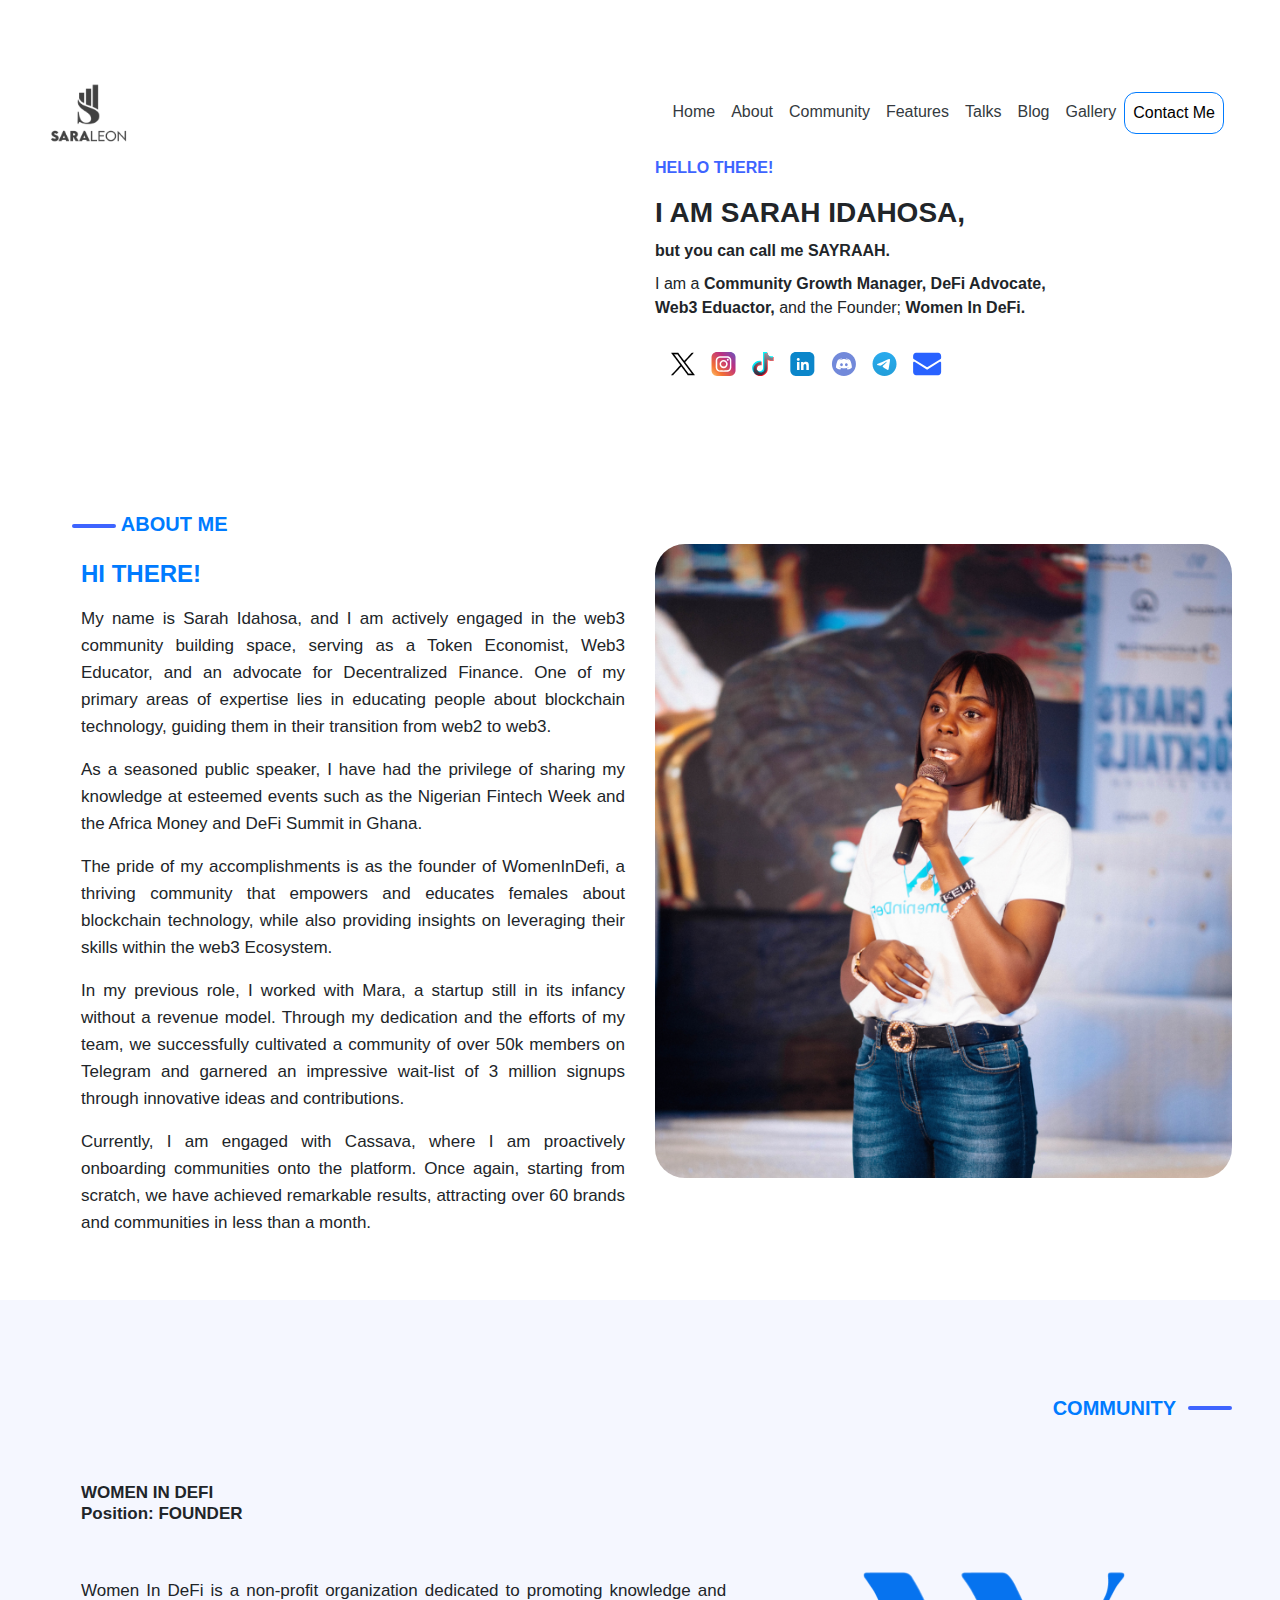
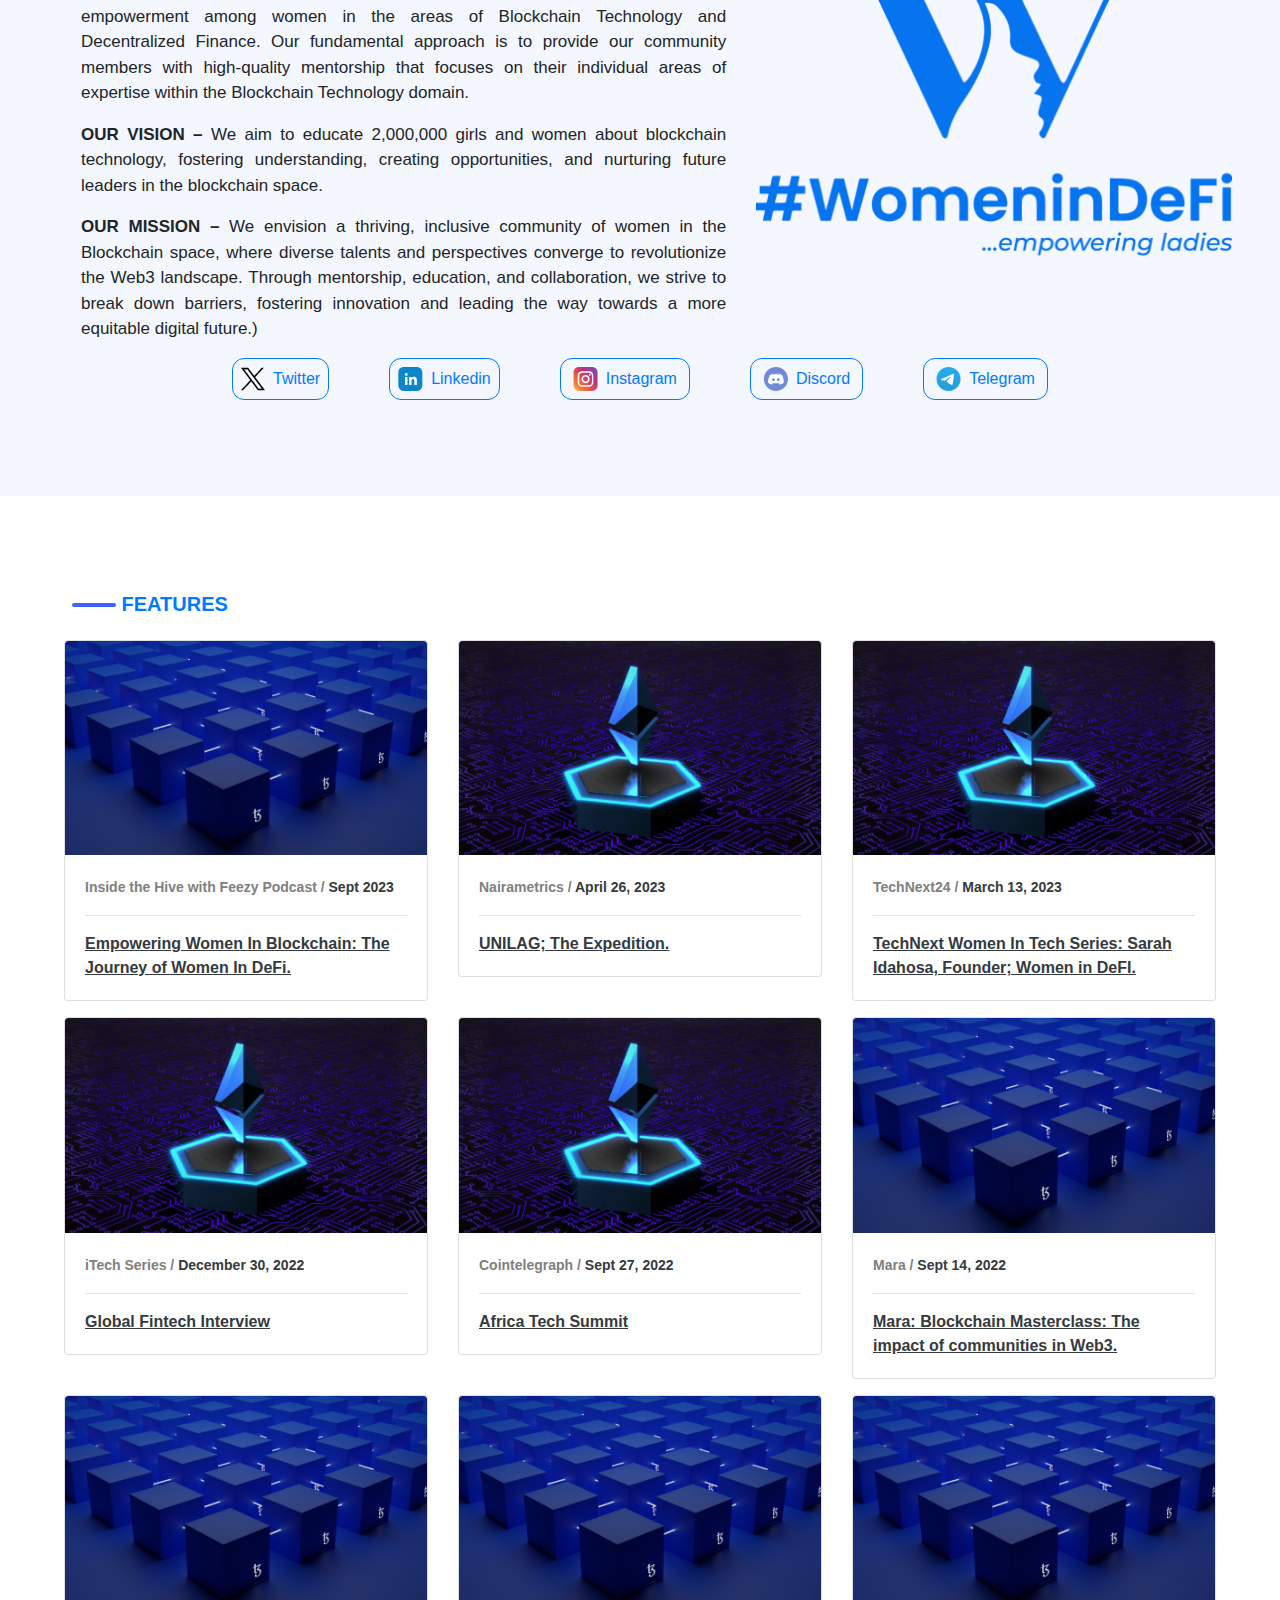
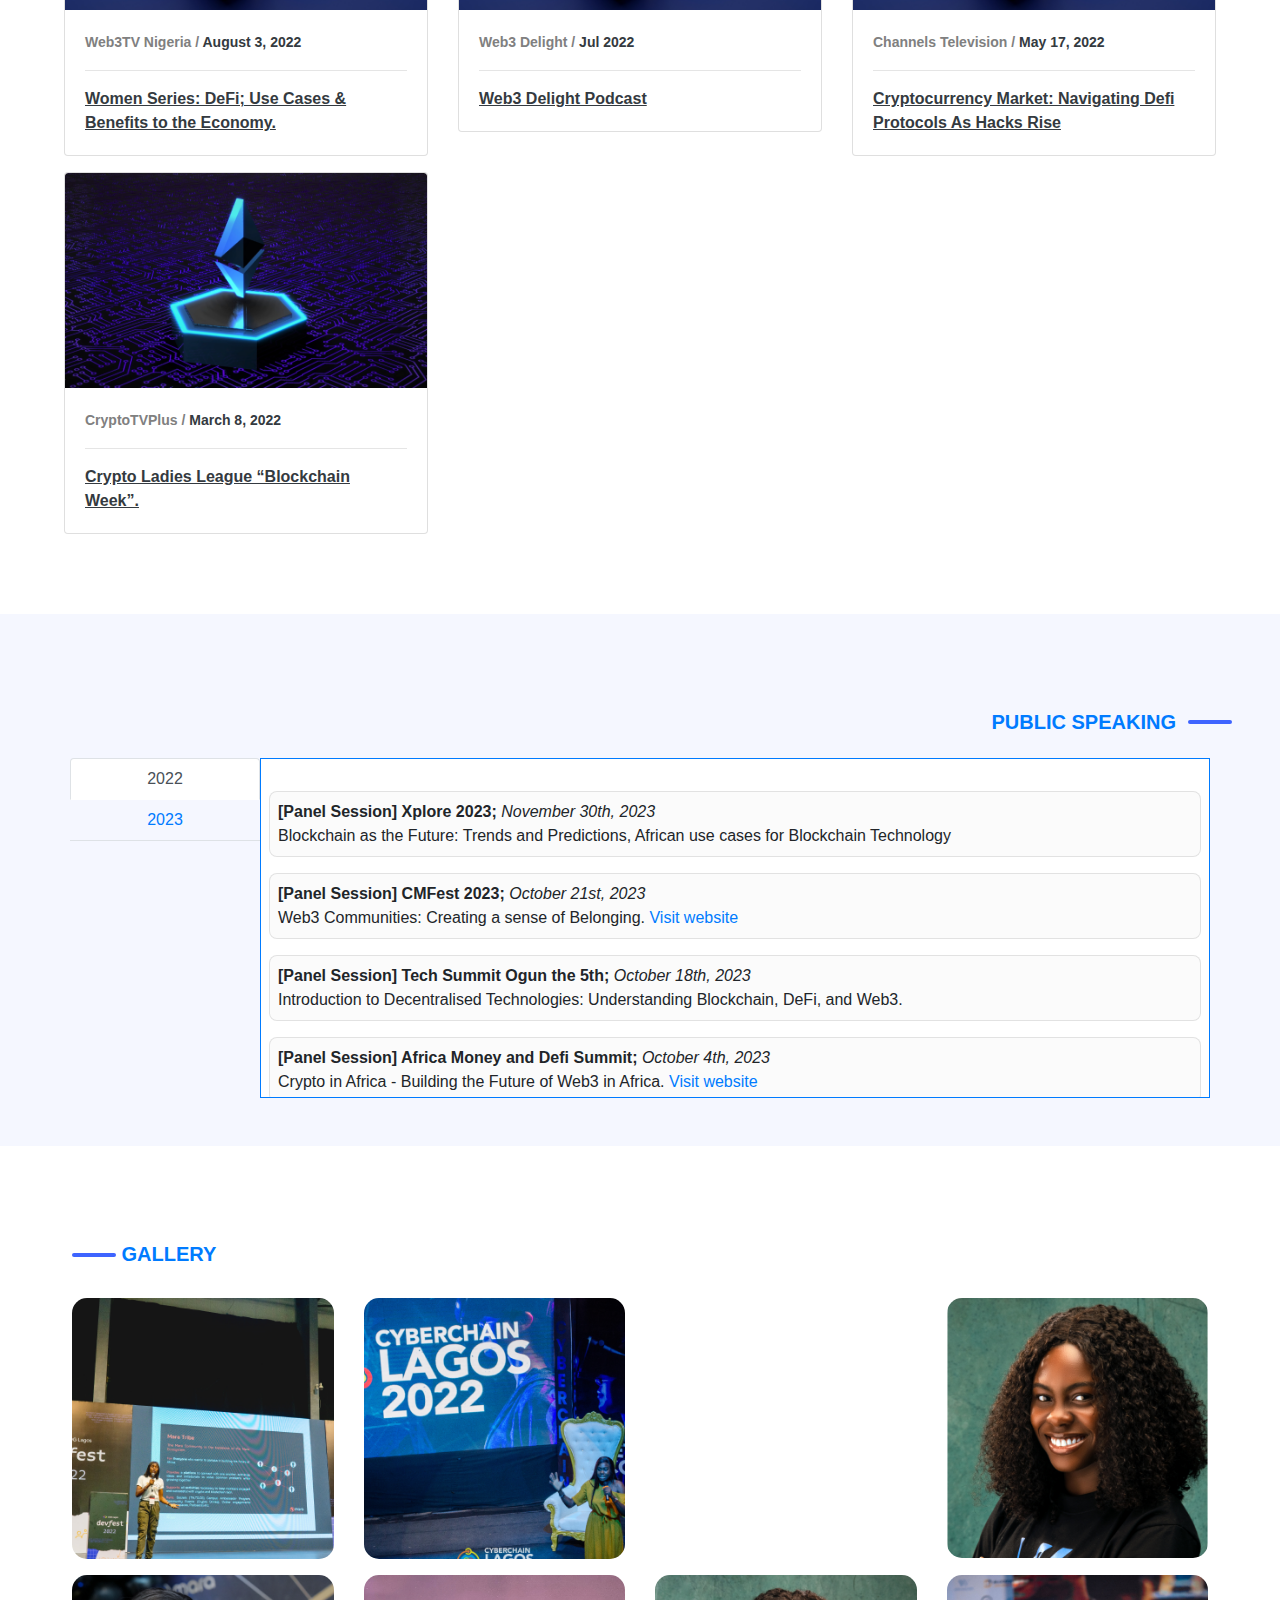
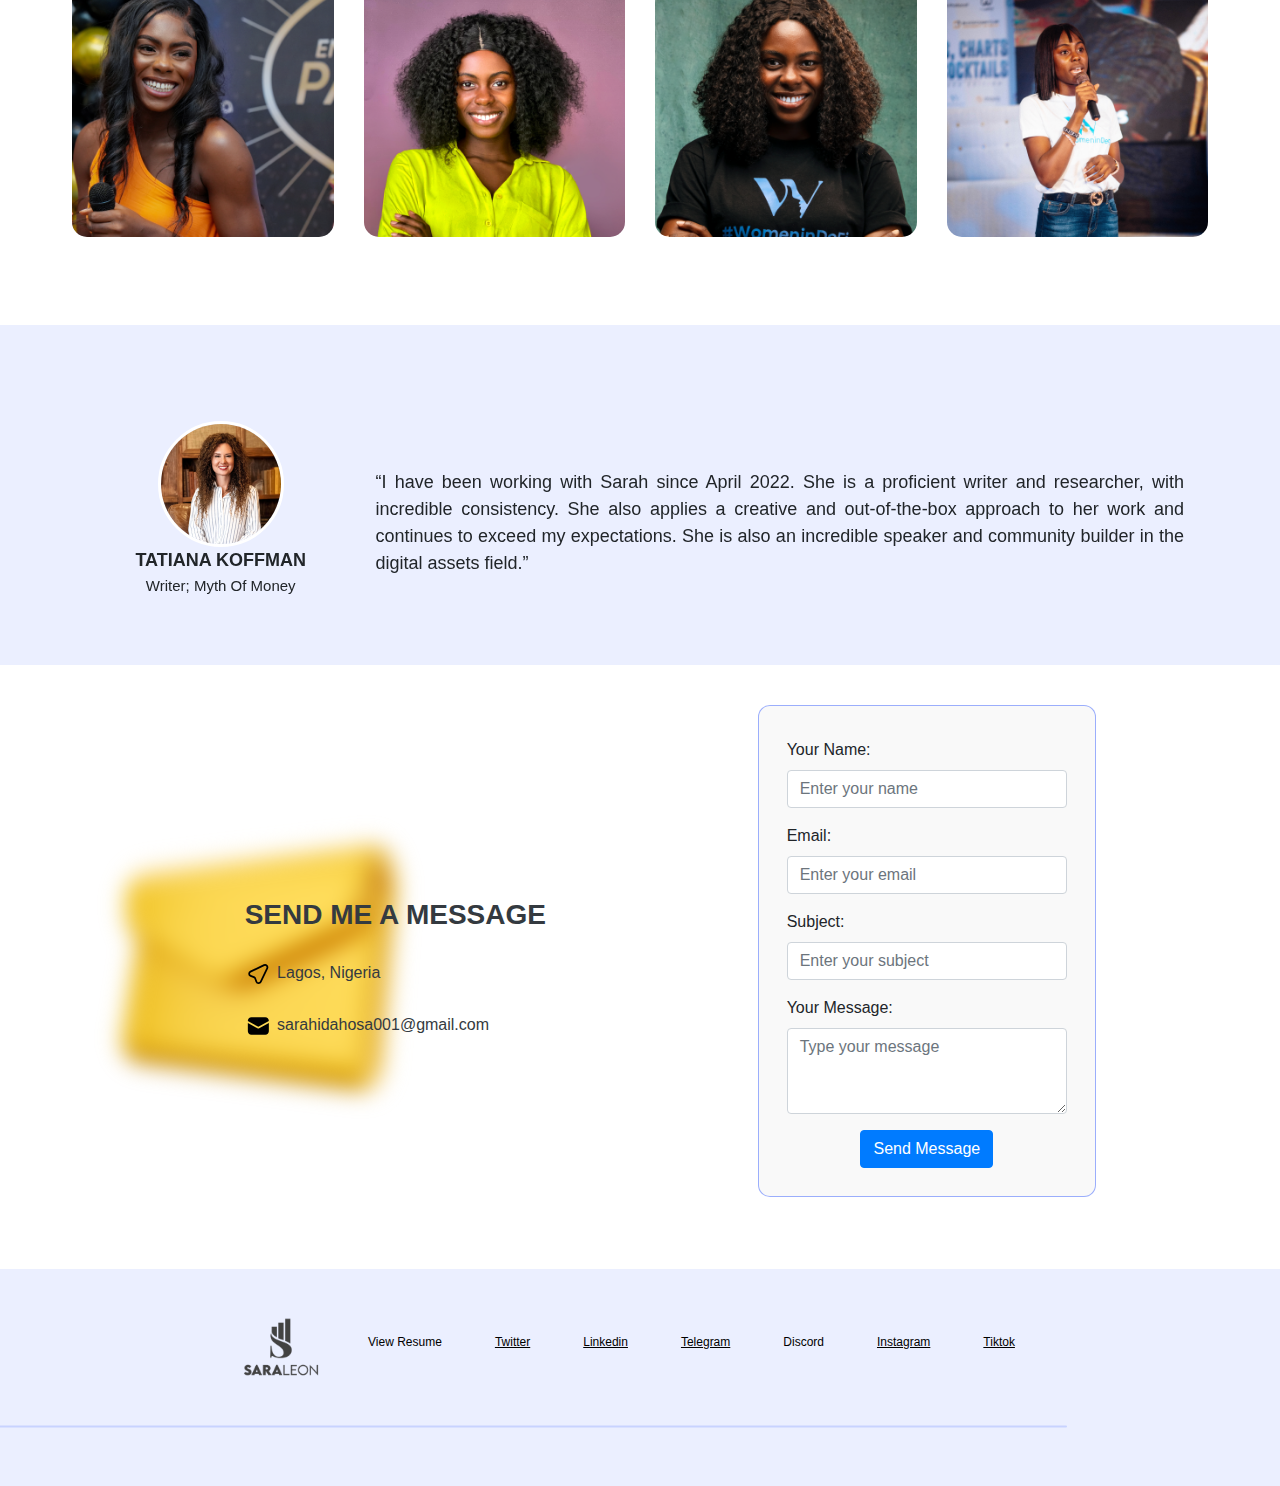
==== commit 18c91e59: "Navbar Updated" ====
--- a/backup.html
+++ b/backup.html
@@ -16,8 +16,8 @@
       <button class="navbar-toggler" type="button" data-toggle="collapse" data-target="#collapsibleNavbar">
         <span class="navbar-toggler-icon"></span>
       </button>
-      <div class="collapse navbar-collapse px-5 justify-content-right" id="collapsibleNavbar" style="gap: 32px;">
-        <ul class="navbar-nav ml-auto" style="color: black; font-weight: 500; padding: 20px;">
+      <div class="collapse navbar-collapse " id="navbarsExampleDefault" >
+        <ul class="navbar-nav ml-auto text-right" style="color: black; font-weight: 500;">
           <li class="nav-item">
             <a class="nav-link text-dark" href="#home">Home</a>
           </li>
--- a/assets/style.css
+++ b/assets/style.css
@@ -2,6 +2,70 @@
   scroll-behavior: smooth;
 }
 
+body {
+  padding-top: 70px;
+  font-family: 'Lato',sans-serif;
+}
+
+/* NAVBAR */
+.navbar-toggler:focus,
+.navbar-toggler:active {
+  outline: 0;
+}
+
+.navbar-toggler span {
+ display: block;
+ background-color: #444;
+ height: 3px;
+ width: 25px;
+ margin-top: 4px;
+ margin-bottom: 4px;
+ -webkit-transform: rotate(0deg);
+ -moz-transform: rotate(0deg);
+ -o-transform: rotate(0deg);
+ transform: rotate(0deg);
+ position: relative;
+ left: 0;
+ opacity: 1;
+}
+
+.navbar-toggler span:nth-child(1),
+.navbar-toggler span:nth-child(3) {
+ -webkit-transition: transform .35s ease-in-out;
+ -moz-transition: transform .35s ease-in-out;
+ -o-transition: transform .35s ease-in-out;
+ transition: transform .35s ease-in-out;
+}
+
+.navbar-toggler:not(.collapsed) span:nth-child(1) {
+  position: absolute;
+  left: 12px;
+  top: 10px;
+  -webkit-transform: rotate(135deg);
+  -moz-transform: rotate(135deg);
+  -o-transform: rotate(135deg);
+  transform: rotate(135deg);
+  opacity: 0.9;
+}
+
+.navbar-toggler:not(.collapsed) span:nth-child(2) {
+  height: 12px;
+  visibility: hidden;
+  background-color: transparent;
+}
+
+.navbar-toggler:not(.collapsed) span:nth-child(3) {
+  position: absolute;
+  left: 12px;
+  top: 10px;
+  -webkit-transform: rotate(-135deg);
+  -moz-transform: rotate(-135deg);
+  -o-transform: rotate(-135deg);
+  transform: rotate(-135deg);
+  opacity: 0.9;
+}
+
+/* HERO SECTION */
 .intro-text{
     display: inline-flex;
     justify-content: center;
@@ -9,6 +73,16 @@
     gap: 12px;
 }
 
+.resume-btn{
+  border-radius: 10.8px; 
+  height: 54px; 
+  padding: 14.4px 28.8px; 
+  gap: 7.2px; 
+  background: #3E64FF; 
+  text-decoration: none;
+}
+
+/* FEATURES SECTION */
 .card {
   position: relative;
   overflow: hidden;
@@ -44,84 +118,83 @@
   border-radius: 50%;
 }
 
-
-.fade{
-    border-radius: 8px;
-    border: 0.6px solid rgba(0, 0, 0, 0.10);
-    background: rgba(244, 244, 244, 0.40);
-}
-
+/* TALKS SECTION */
 .panel-tab{
     border-radius: 8px; 
     border: 0.6px solid rgba(0, 0, 0, 0.10); 
     background: rgba(244, 244, 244, 0.40);
 } 
 
+/* GALLERY SECTION */
 .gallery-pic{
-    border-radius: 15px;
-}
-/* styles.css */
-
-/* Add your existing styles for the grid if any */
-
-/* styles.css */
-
-/* styles.css */
-
-/* styles.css */
+  border-radius: 15px;
+}
 
 .gallery-item {
-    position: relative;
-    overflow: hidden;
-  }
-  
-  .gallery-pic {
-    transition: transform 0.3s ease-in-out;
-  }
-  
-  .gallery-item:hover .gallery-pic {
-    transform: scale(1.1);
-  }
-  
-  .overlay {
-    position: absolute;
-    top: 0;
-    left: 0;
-    right: 0;
-    bottom: 0;
-    display: flex;
-    justify-content: space-between;
-    align-items: flex-start;
-    opacity: 0;
-    transition: opacity 0.3s ease-in-out;
-  }
-  
-  .gallery-item:hover .overlay {
-    opacity: 1;
-  }
-  
-  .icon {
-    margin: 10px;
-    cursor: pointer;
-    color: white;
-    font-size: 18px;
-    background-color: #3E64FF; /* Set background color to blue */
-    border-radius: 5px;
-    padding: 5px;
-  }
-  
-  .icon:hover {
-    transform: scale(1.2);
-  }
-  
-  .jpg-text {
-    background-color: white;
-    color: black;
-    padding: 5px;
-    border-radius: 5px;
-  }
-
-  .vert .carousel-item-next.carousel-item-left,
+  position: relative;
+  overflow: hidden;
+}
+
+.gallery-pic {
+  transition: transform 0.3s ease-in-out;
+}
+
+.gallery-item:hover .gallery-pic {
+  transform: scale(1.1);
+}
+
+.overlay {
+  position: absolute;
+  top: 0;
+  left: 0;
+  right: 0;
+  bottom: 0;
+  display: flex;
+  justify-content: space-between;
+  align-items: flex-start;
+  opacity: 0;
+  transition: opacity 0.3s ease-in-out;
+}
+
+.gallery-item:hover .overlay {
+  opacity: 1;
+}
+  
+.gallery-item:hover .overlay {
+   opacity: 1;
+}
+  
+.icon {
+  margin: 10px;
+  cursor: pointer;
+  color: white;
+  font-size: 18px;
+  background-color: #3E64FF; /* Set background color to blue */
+  border-radius: 5px;
+  padding: 5px;
+}
+  
+.icon:hover {
+  transform: scale(1.2);
+}
+  
+.jpg-text {
+  background-color: white;
+  color: black;
+  padding: 3px;
+  border-radius: 5px;
+}
+
+#myImg {
+  border-radius: 5px;
+  cursor: pointer;
+  transition: 0.3s;
+}
+
+#myImg:hover {opacity: 0.7;}
+
+/* TESTIMONIAL SECTION */
+.vert .carousel-item-next.carousel-item-left,
 .vert .carousel-item-prev.carousel-item-right {
     -webkit-transform: translate3d(0, 0, 0);
             transform: translate3d(0, 0, 0);
@@ -144,21 +217,46 @@
   border: solid 3px white;
 }
 
-.vertical-line {
-  position: absolute;
-  top: 0;
-  left: 22%;
-  transform: translateX(-50%);
-  width: 2px;
-  height: 180px;
-  background-color: #3E64FF;;
-}
-
+.test-name{
+  font-size: 18px;
+  font-weight: 700;
+}
+
+.test-title{
+  font-size: 15px; 
+  font-weight: 400;
+}
+
+@keyframes fadeInUp {
+  from {
+    opacity: 0;
+    transform: translate3d(0, 100%, 0);
+  }
+
+  to {
+    opacity: 1;
+    transform: translate3d(0, 0, 0);
+  }
+}
+
+.carousel-item {
+  animation-name: fadeInUp;
+  animation-duration: 1s;
+}
+
+/* CONTACT SECTION */
 .contact-section {
   display: flex;
   justify-content: center;
   align-items: center;
   /* height: 100vh; */
+}
+
+.contact-form{
+  width: 100%;
+  border-radius: 12px; 
+  border: 1px solid rgba(62, 100, 255, 0.50);
+  background: rgba(244, 244, 244, 0.50);
 }
 
 .left-section {
@@ -187,6 +285,7 @@
   text-align: justify;
 }  
 
+/* FOOTER */
 footer{
   width: 1440px; 
   height: 299px; 
@@ -202,7 +301,7 @@
   gap: 4px;
 }
 
-links{
+.links{
   display: inline-flex;
   
   align-items: flex-start;
@@ -226,33 +325,106 @@
   display: none;
 }
 
+/* MODAL BACKGROUND */
+.modal {
+  display: none; /* Hidden by default */
+  position: fixed; /* Stay in place */
+  z-index: 1; /* Sit on top */
+  padding-top: 100px; /* Location of the box */
+  left: 0;
+  top: 0;
+  width: 100%; /* Full width */
+  height: 100%; /* Full height */
+  overflow: auto; /* Enable scroll if needed */
+  background-color: rgb(0,0,0); /* Fallback color */
+  background-color: rgba(0,0,0,0.9); /* Black w/ opacity */
+}
+
+/* MODAL CONTENT */
+.modal-content {
+  margin: auto;
+  display: block;
+  width: 70%;
+  max-width: 700px;
+}
+
+/* MODAL CAPTION */
+#caption {
+  margin: auto;
+  display: block;
+  width: 80%;
+  max-width: 700px;
+  text-align: center;
+  color: #ccc;
+  padding: 10px 0;
+  height: 150px;
+}
+
+/* ZOOM IN THE MODAL */
+.modal-content, #caption {
+  animation-name: zoom;
+  animation-duration: 0.6s;
+}
+
+@keyframes zoom {
+  from {transform:scale(0)}
+  to {transform:scale(1)}
+}
+
+/* CLOSE BUTTON */
+.close {
+  position: absolute;
+  top: 15px;
+  right: 35px;
+  color: #f1f1f1;
+  font-size: 40px;
+  font-weight: bold;
+  transition: 0.3s;
+}
+
+.close:hover,
+.close:focus {
+  color: #bbb;
+  text-decoration: none;
+  cursor: pointer;
+}
+
+footer{
+  height: 217px;
+}
+
+.foot-div1{
+  padding-top: 70px;
+}
+
+.foot-div2{
+  padding-top: 104px;
+}
+
+
 /* MOBILE VIEW */
 
-@media only screen and (max-width: 576px) {
-  html{
-    width: 100%;
-    margin: 0;
-    overflow-x: hidden;
-  }
-
-  .font12{
-    font-size: 12px;
-  }
-
-  .small-com{
-    font-size: 15px;
-  }
-
-  .card-img-top{
-    
-  }
-}
-
-
 @media (max-width: 768px) {
 
-
-
+  /* NAVBAR */
+  .navbar-nav a {
+    border-bottom: 2px solid #3E64FF80;
+    border-radius: 0 0 10px 10px;
+    gap: 8px;
+  }
+
+  ul{
+    padding: 0;
+    position: relative;
+    top: -20px;
+  }
+
+  /* HERO SECTION */
+  .hero-div{
+    position: relative;
+    left: -20px;
+  }
+  
   #home {
     background: url('img/hero-img.jfif') no-repeat center center fixed; 
     -webkit-background-size: cover;
@@ -265,8 +437,90 @@
     align-items: center;
     justify-content: center;
   }
+
+  .hero-div{
+    width: 296px;
+  }
+
+  .intro-head{
+    font-size: 14.22px;
+    font-weight: 700;
+    line-height: 16px;
+    text-align: justify;
+  }
+
+  .hello-there{
+    font-size: 16px;
+    font-weight: 600;
+
+  }
+
+  .sarah{
+    font-size: 24px;
+    font-weight: 900;
+    line-height: 120.1%;
+  }
+
+  .sayrah{
+    font-size: 12px;
+    font-weight: 700;
+  }
+
+  .hero-call{
+    font-size: 12px;
+    font-weight: 400;
+  }
+
+  .hero-text{
+    font-size: 12px;
+    font-weight: 400;
+    line-height: 18px;
+  }
+
+  .hero-bold{
+    font-size: 12px;
+    font-weight: 700;
+  }
+
+  .hi-there{
+    font-size: 15px;
+    font-weight: 700;
+    line-height: 23px;
+  }
+
+  .about-img{
+    width: 100% !important;
+    height: 333px !important;
+  }
+
+  .font12{
+    font-size: 12px;
+    line-height: 18px;
+  }
+
+  .img-md-right {
+    position: relative;
+    right: -50px;
+  }
+
+  .comm-head{
+    font-size: 15px;
+    font-weight: 700;
+    line-height: 140%;
+  }
+
+  .comm-position{
+    font-size: 14px;
+    font-weight: 600;
+    line-height: 140%;
+  }
+
   .image-column {
     display: none;
+  }
+
+  .feature-text{
+    font-size: 6px;
   }
 
   .extra-card {
@@ -295,18 +549,159 @@
     }
   }
   
+  /* FEATURES SECTION */
   .extra-card {
     animation-duration: 0.5s;
   }
-  
-  
+
+  /* TALKS */
+  .tab-text{
+    color: black;
+    font-size: 12px;
+    font-weight: 500;
+  }
+
+  .panel-tab{
+    font-size: 10px;
+  }
+
+  /* GALLERY */
+  .gallery-item{
+    width: 170px;
+    max-height: 150px;
+  }
+
+  .overlay {
+      opacity: 1;
+  }
+
+  .icon {
+  margin: 10px;
+  cursor: pointer;
+  color: white;
+  font-size: 18px;
+  background-color: #3E64FF; /* Set background color to blue */
+  border-radius: 5px;
+  padding: 5px;
+  }
+
+  .icon:hover { 
+  transform: scale(1.2);
+  }
+
+  .jpg-text {
+  background-color: white;
+  color: black;
+  padding: 2px;
+  border-radius: 5px;
+  }
+
+  /* TESTIMONIAL */
+  .test-div {
+    display: flex;
+    flex-direction: column;
+    justify-content: center;
+    align-items: center;
+  }
+  
+  .testimony-img {
+    width: 80%;
+    height: auto;
+    position: relative;
+    align-items: center;
+  }
+  
+  .testimony-text {
+    font-size: 7px;
+    text-align: justify;
+    padding-top: 10px;
+  }
+  
+  .test-name {
+    font-size: 6px;
+    font-weight: 700;
+    display: block;
+  }
+  
+  .test-title {
+    font-size: 5.5px;
+    font-weight: 400;
+    display: block;
+  }
+
+  .line-3{
+    height: 70px;
+    width: 1px;
+  }
+
+  #testimonial{
+    height: 230px;
+  }
+
+  .carousel-item{
+    height: 100px;
+  }
+
+  /* CONTACT SECTION */
+  .small-input{
+    width: 174.924px; 
+    height: 20.824px; 
+    flex-shrink: 0; 
+    border-radius: 4.165px; 
+    border: 0.312px solid rgba(62, 100, 255, 0.50); 
+    background: #FFF;
+  }
+
+  .form-text{
+    font-size: 6.3px;
+    font-weight: 500;
+  }
+
+  .modal-content {
+    width: 100%;
+  }
+  
+  /* FOOTER */
+  .lg-contact{
+    display: none;
+  }
+  .foot-div1{
+    padding-top: 12px;
+  }
+  
+  .foot-div2{
+    padding-top: 32px;
+    display: none;
+  }
+
+  .con{
+    display: none;
+  }
+
+  .desktop-links{
+    display: none !important;
+  }
+
+  .foot-logo{
+    padding-top: 20px;
+  }
+
+  footer{
+    height: 110px;
+    flex-shrink: 0;
+  }
+
+  .foot-logo{
+    width: 63.552px;
+    height: 48px;
+    flex-shrink: 0;
+  }
+
 }
 
 /* TABLET VIEW */
 
-@media (min-width: 768px) {
-  .img-md-right {
-    display: flex;
-    justify-content: flex-end;
-  }
-}
+
+@media (min-width: 768px) and (max-width: 1024px) {
+  
+}
